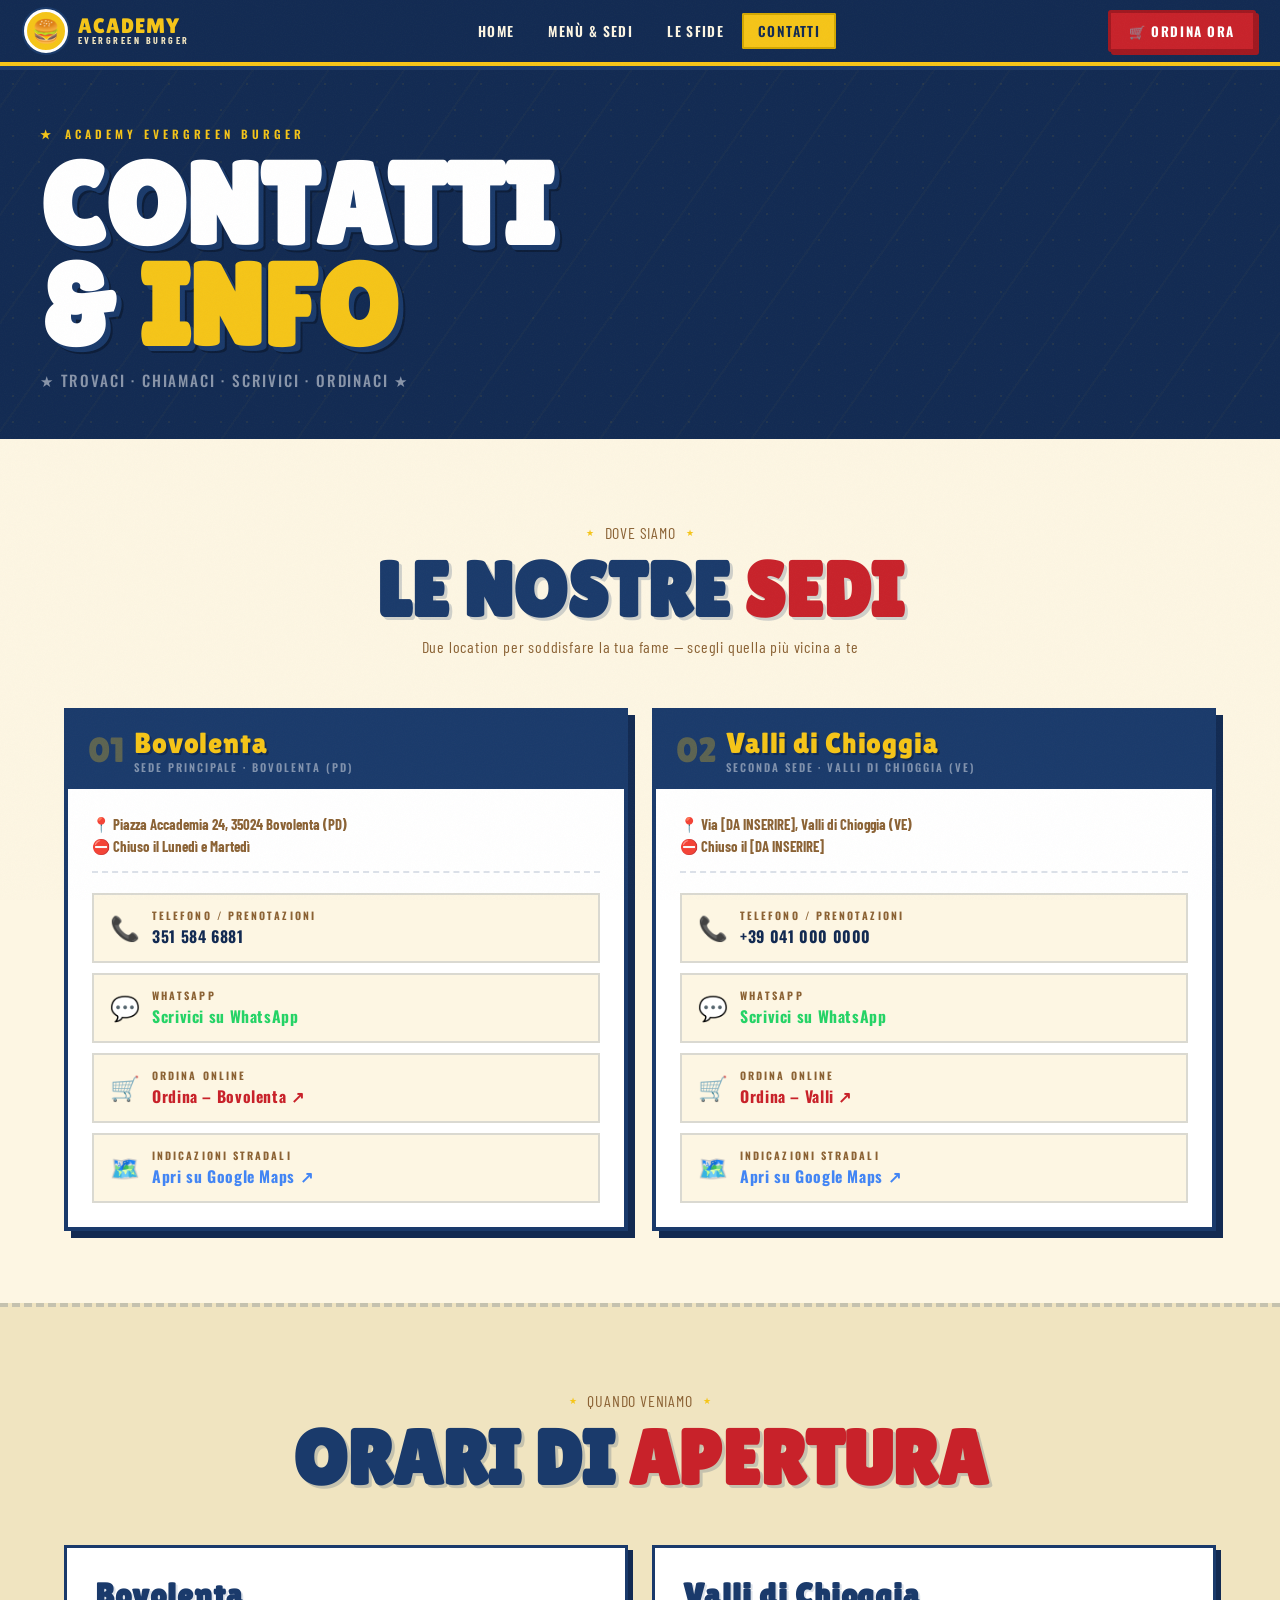
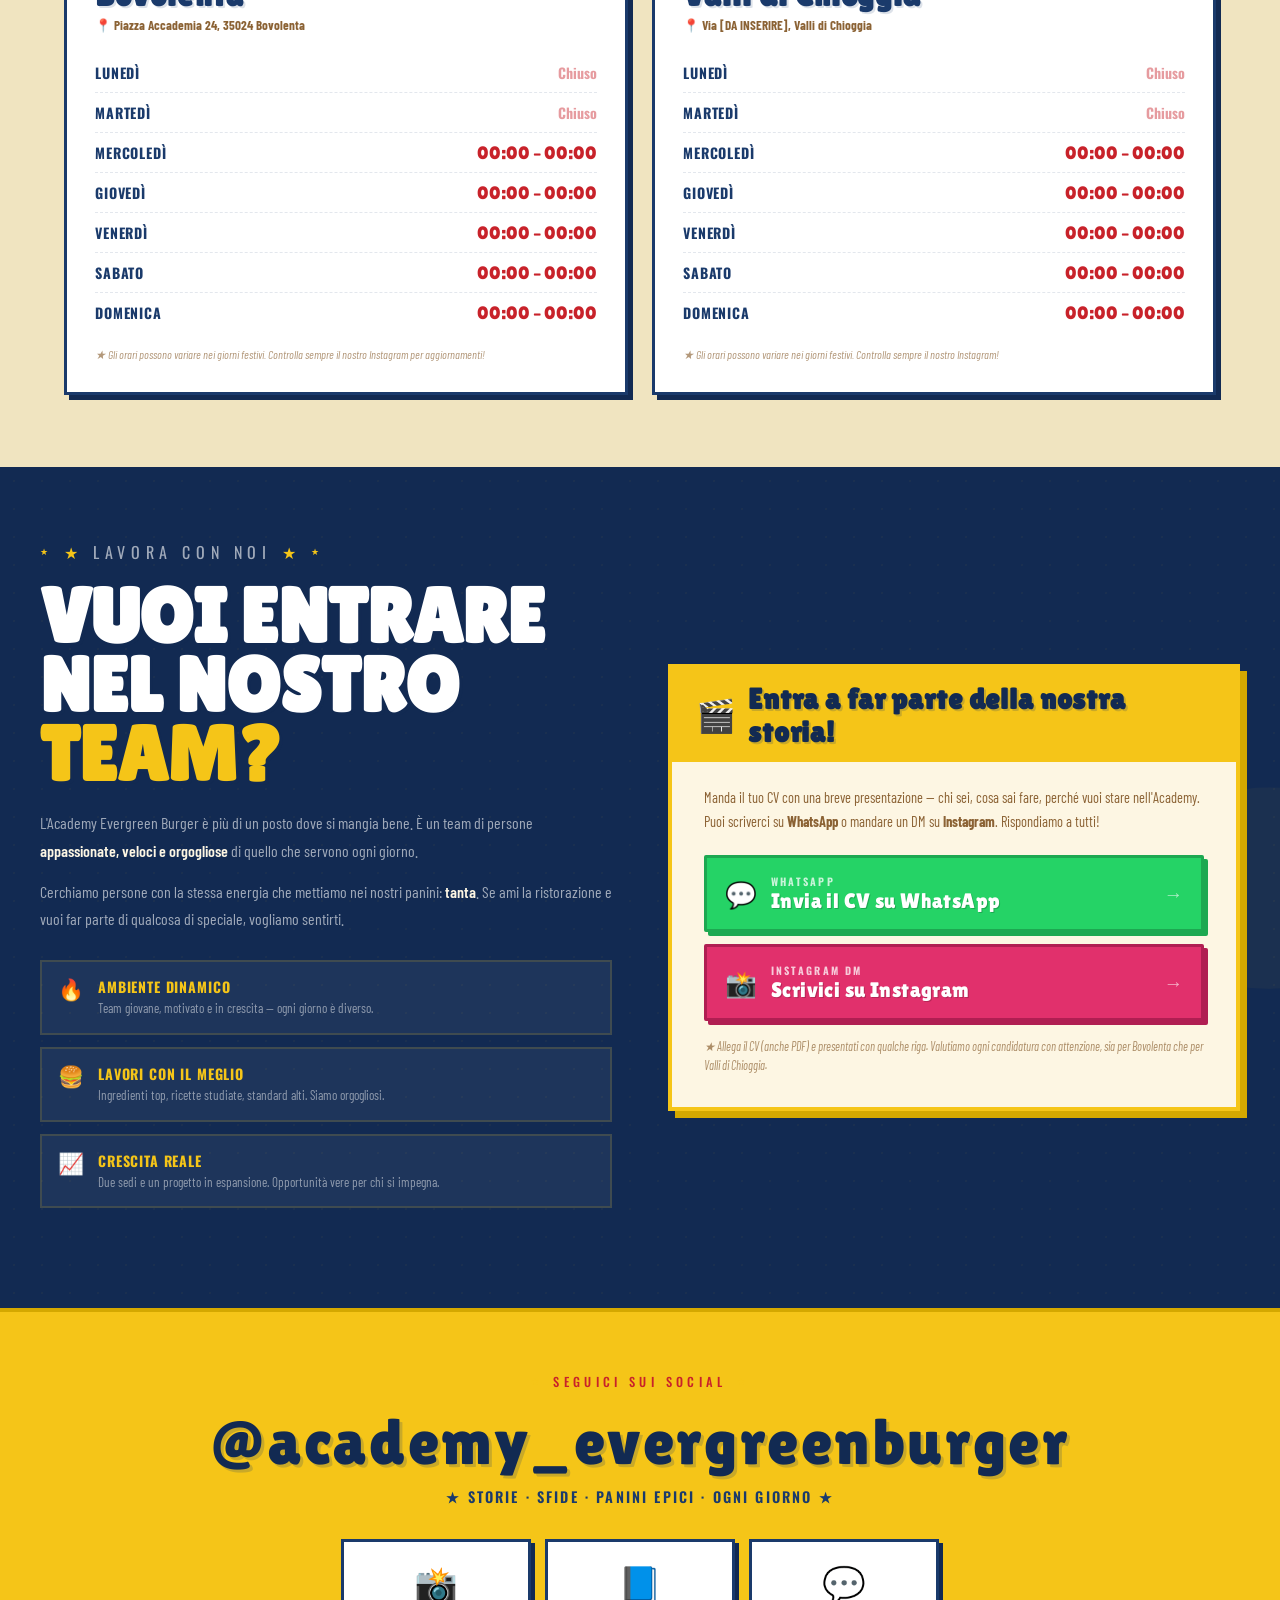
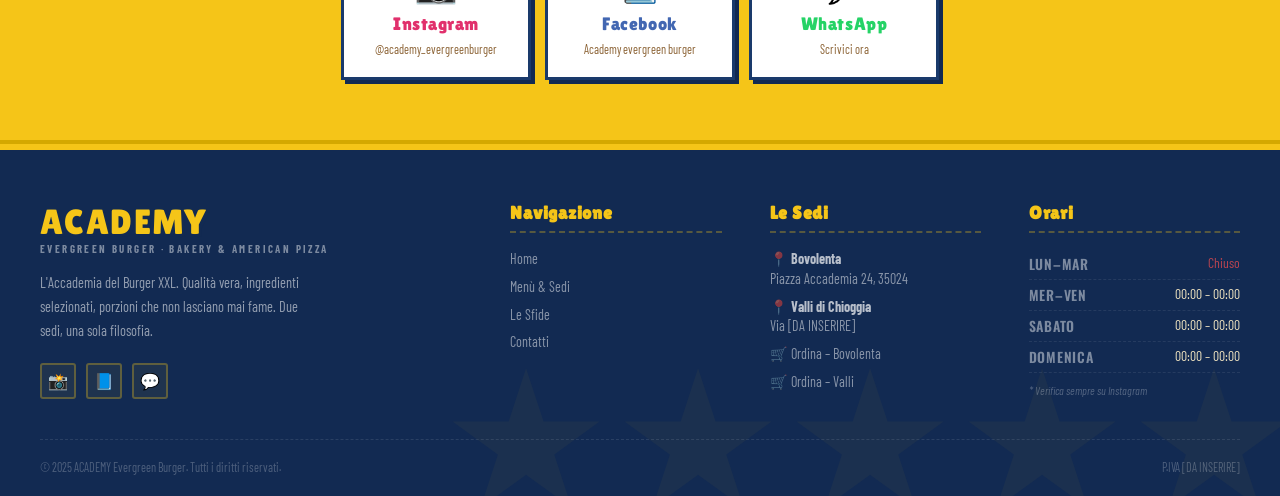
==== contatti.html @ cc707ca8 "Add files via upload" ====
<!DOCTYPE html>
<html lang="it">
<head>
<meta charset="UTF-8">
<meta name="viewport" content="width=device-width, initial-scale=1.0">
<title>Contatti — ACADEMY Evergreen Burger</title>
<link rel="preconnect" href="https://fonts.googleapis.com">
<link rel="preconnect" href="https://fonts.gstatic.com" crossorigin>
<link href="https://fonts.googleapis.com/css2?family=Lilita+One&family=Alfa+Slab+One&family=Oswald:wght@400;500;600;700&family=Permanent+Marker&family=Barlow+Condensed:ital,wght@0,400;0,700;0,900;1,700&display=swap" rel="stylesheet">
<link rel="stylesheet" href="style.css">
<style>
/* ============================================================
   CONTATTI PAGE
   ============================================================ */
.page-hero {
  min-height: 36vh; display: flex; align-items: flex-end;
  padding: 80px 24px 48px; position: relative; overflow: hidden;
  background: var(--navy-dark);
}
.page-hero::before {
  content: '';
  position: absolute; inset: 0;
  background-image: radial-gradient(circle, rgba(245,197,24,0.07) 1px, transparent 1px);
  background-size: 26px 26px; pointer-events: none;
}
.page-hero-stripes {
  position: absolute; inset: 0; pointer-events: none;
  background: repeating-linear-gradient(-55deg, transparent, transparent 60px,
    rgba(245,197,24,0.025) 60px, rgba(245,197,24,0.025) 62px);
}
.page-hero-inner { position: relative; z-index: 2; max-width: 1200px; margin: 0 auto; width: 100%; }
.page-hero-label {
  font-family: var(--font-oswald); font-weight: 600; font-size: 0.72rem;
  letter-spacing: 0.35em; text-transform: uppercase; color: var(--yellow);
  display: flex; align-items: center; gap: 10px; margin-bottom: 12px;
}
.page-hero-label::before { content: '★'; }
.page-hero-title {
  font-family: var(--font-display); font-size: clamp(3rem, 9vw, 7.5rem);
  line-height: 0.88; text-transform: uppercase; color: var(--white);
  text-shadow: 5px 5px 0 var(--navy), 7px 7px 0 rgba(0,0,0,0.3);
}
.page-hero-title .yellow { color: var(--yellow); }
.page-hero-sub {
  font-family: var(--font-oswald); font-size: 0.95rem; font-weight: 500;
  color: rgba(255,255,255,0.5); letter-spacing: 0.12em; margin-top: 12px; text-transform: uppercase;
}

/* ---- SEDI CONTATTI ---- */
#sedi-contatti { padding: 72px 24px; background: var(--cream); }
.sedi-grid { display: grid; grid-template-columns: 1fr 1fr; gap: 24px; max-width: 1200px; margin: 0 auto; }

.sede-card {
  background: var(--white); border: 4px solid var(--navy);
  box-shadow: 7px 7px 0 var(--navy-dark); overflow: hidden;
}
.sede-card-header {
  background: var(--navy); padding: 14px 20px;
  display: flex; align-items: center; gap: 10px;
}
.sede-card-num {
  font-family: var(--font-display); font-size: 2.2rem; color: rgba(245,197,24,0.3); line-height: 1;
}
.sede-card-title-wrap {}
.sede-card-name {
  font-family: var(--font-display); font-size: 1.8rem;
  color: var(--yellow); letter-spacing: 0.03em;
  text-shadow: 2px 2px 0 var(--navy-dark);
}
.sede-card-sub {
  font-family: var(--font-oswald); font-size: 0.68rem; font-weight: 600;
  letter-spacing: 0.18em; text-transform: uppercase; color: rgba(255,255,255,0.45);
}
.sede-card-body { padding: 24px; }
.sede-card-address {
  font-family: var(--font-cond); font-size: 0.92rem; font-weight: 700;
  color: var(--brown-light); margin-bottom: 20px; line-height: 1.5;
  padding-bottom: 14px; border-bottom: 2px dashed rgba(26,58,107,0.15);
}

.contact-links { display: flex; flex-direction: column; gap: 10px; }
.contact-link {
  display: flex; align-items: center; gap: 14px;
  background: var(--cream); border: 2px solid rgba(26,58,107,0.15);
  padding: 13px 16px; text-decoration: none;
  transition: border-color 0.2s, background 0.2s, transform 0.1s;
}
.contact-link:hover { transform: translateX(4px); }
.contact-link.phone-link:hover { border-color: var(--navy); background: rgba(26,58,107,0.05); }
.contact-link.wa-link:hover    { border-color: #25d366; background: rgba(37,211,102,0.05); }
.contact-link.ig-link:hover    { border-color: #e1306c; background: rgba(225,48,108,0.05); }
.contact-link.order-link:hover { border-color: var(--red); background: rgba(200,34,42,0.05); }
.contact-link.maps-link:hover  { border-color: #4285f4; background: rgba(66,133,244,0.05); }

.contact-link-icon { font-size: 1.5rem; flex-shrink: 0; width: 28px; text-align: center; }
.contact-link-label {
  font-family: var(--font-oswald); font-size: 0.65rem; font-weight: 700;
  letter-spacing: 0.2em; text-transform: uppercase; color: var(--brown-light); display: block;
}
.contact-link-value {
  font-family: var(--font-oswald); font-weight: 700; font-size: 0.98rem;
  letter-spacing: 0.04em; color: var(--navy-dark); display: block; margin-top: 1px;
}
.contact-link-value.green  { color: #25d366; }
.contact-link-value.pink   { color: #e1306c; }
.contact-link-value.red    { color: var(--red); }
.contact-link-value.blue   { color: #4285f4; }

/* ---- ORARI ---- */
#orari { padding: 72px 24px; background: var(--cream-dark); border-top: 4px dashed rgba(26,58,107,0.2); }
.orari-grid { display: grid; grid-template-columns: 1fr 1fr; gap: 24px; max-width: 1200px; margin: 0 auto; }
.orari-card {
  background: var(--white); border: 3px solid var(--navy);
  box-shadow: 5px 5px 0 var(--navy-dark); padding: 28px;
}
.orari-card-title {
  font-family: var(--font-display); font-size: 2rem; color: var(--navy);
  letter-spacing: 0.03em; margin-bottom: 4px;
  text-shadow: 2px 2px 0 rgba(26,58,107,0.15);
}
.orari-card-address { font-family: var(--font-cond); font-size: 0.82rem; font-weight: 700; color: var(--brown-light); margin-bottom: 20px; }
.orari-row {
  display: flex; justify-content: space-between; align-items: center;
  padding: 9px 0; border-bottom: 1px dashed rgba(26,58,107,0.12);
}
.orari-row:last-of-type { border-bottom: none; }
.orari-day  { font-family: var(--font-oswald); font-weight: 700; font-size: 0.88rem; letter-spacing: 0.06em; text-transform: uppercase; color: var(--navy); }
.orari-time { font-family: var(--font-display); font-size: 1.15rem; color: var(--red); }
.orari-closed { font-family: var(--font-oswald); font-weight: 700; font-size: 0.88rem; color: rgba(200,34,42,0.45); }
.orari-note { font-size: 0.74rem; color: var(--brown-light); font-style: italic; margin-top: 14px; opacity: 0.65; line-height: 1.5; }

/* ---- LAVORA CON NOI ---- */
#lavora {
  padding: 72px 24px; background: var(--navy-dark); position: relative; overflow: hidden;
}
#lavora::before {
  content: 'JOIN';
  position: absolute; right: -30px; top: 50%; transform: translateY(-50%);
  font-family: var(--font-display); font-size: 18rem;
  color: rgba(245,197,24,0.04); pointer-events: none; line-height: 1;
}
#lavora::after {
  content: '';
  position: absolute; inset: 0;
  background-image: radial-gradient(circle, rgba(245,197,24,0.04) 1px, transparent 1px);
  background-size: 28px 28px; pointer-events: none;
}

.lavora-inner { max-width: 1200px; margin: 0 auto; position: relative; z-index: 1; }
.lavora-grid { display: grid; grid-template-columns: 1fr 1fr; gap: 56px; align-items: center; }

.lavora-text .sec-title { color: var(--white); text-shadow: 3px 3px 0 var(--navy-dark); margin-bottom: 20px; }
.lavora-text .sec-title .yellow { color: var(--yellow); }
.lavora-text p {
  font-size: 1rem; line-height: 1.7; color: rgba(255,255,255,0.6);
  font-weight: 400; margin-bottom: 14px;
}
.lavora-text p strong { color: var(--cream); font-weight: 600; }

.lavora-perks { display: flex; flex-direction: column; gap: 12px; margin: 28px 0; }
.lavora-perk {
  display: flex; align-items: flex-start; gap: 14px;
  background: rgba(255,255,255,0.05); border: 2px solid rgba(245,197,24,0.15);
  padding: 14px 16px;
}
.lavora-perk-icon { font-size: 1.3rem; flex-shrink: 0; }
.lavora-perk-title {
  font-family: var(--font-oswald); font-weight: 700; font-size: 0.88rem;
  letter-spacing: 0.06em; text-transform: uppercase; color: var(--yellow); margin-bottom: 2px;
}
.lavora-perk-desc { font-size: 0.82rem; color: rgba(255,255,255,0.5); font-weight: 400; line-height: 1.5; }

/* Candidati box */
.candidati-box {
  background: var(--cream); border: 4px solid var(--yellow);
  box-shadow: 7px 7px 0 var(--yellow-dark); padding: 32px;
}
.candidati-box-header {
  background: var(--yellow); margin: -32px -32px 24px;
  padding: 14px 24px; display: flex; align-items: center; gap: 12px;
}
.candidati-box-header h3 {
  font-family: var(--font-display); font-size: 1.8rem;
  color: var(--navy-dark); letter-spacing: 0.03em;
  text-shadow: 2px 2px 0 rgba(26,58,107,0.2);
}
.candidati-box-header span { font-size: 2rem; }

.candidati-sub {
  font-family: var(--font-cond); font-size: 0.9rem; font-weight: 400;
  color: var(--brown-light); line-height: 1.65; margin-bottom: 22px;
}
.candidati-links { display: flex; flex-direction: column; gap: 12px; margin-bottom: 16px; }
.candidati-link {
  display: flex; align-items: center; gap: 14px;
  padding: 16px 18px; text-decoration: none;
  border: 3px solid; border-radius: 2px;
  transition: transform 0.1s, box-shadow 0.1s;
  position: relative;
}
.candidati-link:hover { transform: translate(-2px,-2px); }
.candidati-link.wa {
  background: #25d366; border-color: #1da851; color: var(--white);
  box-shadow: 4px 4px 0 #1da851;
}
.candidati-link.wa:hover { box-shadow: 6px 6px 0 #1da851; }
.candidati-link.ig {
  background: #e1306c; border-color: #b01e52; color: var(--white);
  box-shadow: 4px 4px 0 #b01e52;
}
.candidati-link.ig:hover { box-shadow: 6px 6px 0 #b01e52; }

.candidati-link-icon { font-size: 1.6rem; flex-shrink: 0; }
.candidati-link-platform {
  font-family: var(--font-oswald); font-size: 0.65rem; font-weight: 700;
  letter-spacing: 0.2em; text-transform: uppercase; opacity: 0.75; display: block;
}
.candidati-link-action {
  font-family: var(--font-display); font-size: 1.3rem; letter-spacing: 0.02em;
  display: block; text-shadow: 1px 1px 0 rgba(0,0,0,0.2);
}
.candidati-arrow { position: absolute; right: 18px; font-size: 1.2rem; opacity: 0.6; }
.candidati-note {
  font-size: 0.76rem; color: var(--brown-light); font-style: italic; line-height: 1.55; opacity: 0.7;
}

/* ---- SOCIAL STRIP ---- */
#social-strip {
  padding: 60px 24px; background: var(--yellow);
  border-top: 4px solid var(--yellow-dark); border-bottom: 4px solid var(--yellow-dark);
  text-align: center;
}
.social-handle {
  font-family: var(--font-display); font-size: clamp(2rem, 5vw, 4.5rem);
  color: var(--navy-dark); text-shadow: 3px 3px 0 rgba(26,58,107,0.2);
  letter-spacing: 0.04em; margin: 14px 0 8px;
}
.social-desc {
  font-family: var(--font-oswald); font-size: 0.9rem; font-weight: 600;
  color: var(--navy); letter-spacing: 0.15em; text-transform: uppercase; margin-bottom: 32px;
}
.social-cards { display: flex; justify-content: center; flex-wrap: wrap; gap: 14px; }
.social-card {
  flex: 1; min-width: 160px; max-width: 190px;
  background: var(--white); border: 3px solid var(--navy);
  box-shadow: 4px 4px 0 var(--navy-dark); padding: 20px 16px; text-align: center;
  text-decoration: none; transition: transform 0.1s, box-shadow 0.1s;
}
.social-card:hover { transform: translate(-2px,-2px); box-shadow: 6px 6px 0 var(--navy-dark); }
.social-card-icon { font-size: 2.2rem; display: block; margin-bottom: 8px; }
.social-card-name {
  font-family: var(--font-display); font-size: 1.1rem; letter-spacing: 0.03em;
  display: block; margin-bottom: 4px;
}
.social-card.instagram .social-card-name { color: #e1306c; }
.social-card.facebook  .social-card-name { color: #4267b2; }
.social-card.whatsapp  .social-card-name { color: #25d366; }
.social-card-handle { font-size: 0.76rem; color: var(--brown-light); font-weight: 400; }

@media(max-width:900px){
  .sedi-grid   { grid-template-columns: 1fr; }
  .orari-grid  { grid-template-columns: 1fr; }
  .lavora-grid { grid-template-columns: 1fr; gap: 40px; }
}
</style>
</head>
<body data-page="contatti">
<div id="ticker-anchor"></div>

<div class="page-hero">
  <div class="page-hero-stripes"></div>
  <div class="page-hero-inner">
    <p class="page-hero-label">Academy Evergreen Burger</p>
    <h1 class="page-hero-title">Contatti<br>&amp; <span class="yellow">Info</span></h1>
    <p class="page-hero-sub">★ Trovaci · Chiamaci · Scrivici · Ordinaci ★</p>
  </div>
</div>

<!-- TICKER injected here -->

<!-- ================================================================
     SEDI CONTATTI
     ================================================================ -->
<section id="sedi-contatti">
  <div class="container">
    <div class="sec-header reveal">
      <p class="sec-label">Dove siamo</p>
      <h2 class="sec-title">Le nostre <span class="red">Sedi</span></h2>
      <p>Due location per soddisfare la tua fame — scegli quella più vicina a te</p>
    </div>

    <div class="sedi-grid">

      <!-- BOVOLENTA -->
      <div class="sede-card reveal">
        <div class="sede-card-header">
          <div class="sede-card-num">01</div>
          <div class="sede-card-title-wrap">
            <div class="sede-card-name">Bovolenta</div>
            <div class="sede-card-sub">Sede principale · Bovolenta (PD)</div>
          </div>
        </div>
        <div class="sede-card-body">
          <!-- =====================================================
               INDIRIZZO: Aggiorna se necessario
               ===================================================== -->
          <p class="sede-card-address">
            📍 Piazza Accademia 24, 35024 Bovolenta (PD)<br>
            ⛔ Chiuso il Lunedì e Martedì
          </p>
          <div class="contact-links">
            <!-- =====================================================
                 TELEFONO BOVOLENTA: Aggiorna il numero se necessario
                 ===================================================== -->
            <a href="tel:+393515846881" class="contact-link phone-link">
              <span class="contact-link-icon">📞</span>
              <div><span class="contact-link-label">Telefono / Prenotazioni</span><span class="contact-link-value">351 584 6881</span></div>
            </a>
            <!-- =====================================================
                 WHATSAPP BOVOLENTA: Sostituisci 39XXXXXXXXXX con numero reale
                 ===================================================== -->
            <a href="https://wa.me/39XXXXXXXXXX" target="_blank" class="contact-link wa-link">
              <span class="contact-link-icon">💬</span>
              <div><span class="contact-link-label">WhatsApp</span><span class="contact-link-value green">Scrivici su WhatsApp</span></div>
            </a>
            <!-- =====================================================
                 LINK ORDINE BOVOLENTA: Verifica il link
                 ===================================================== -->
            <a href="https://www.cooperto.link/e19e38" target="_blank" class="contact-link order-link">
              <span class="contact-link-icon">🛒</span>
              <div><span class="contact-link-label">Ordina Online</span><span class="contact-link-value red">Ordina – Bovolenta ↗</span></div>
            </a>
            <a href="https://maps.google.com/?q=Piazza+Accademia+24,+Bovolenta" target="_blank" class="contact-link maps-link">
              <span class="contact-link-icon">🗺️</span>
              <div><span class="contact-link-label">Indicazioni stradali</span><span class="contact-link-value blue">Apri su Google Maps ↗</span></div>
            </a>
          </div>
        </div>
      </div>

      <!-- VALLI DI CHIOGGIA -->
      <div class="sede-card reveal">
        <div class="sede-card-header">
          <div class="sede-card-num">02</div>
          <div class="sede-card-title-wrap">
            <div class="sede-card-name">Valli di Chioggia</div>
            <div class="sede-card-sub">Seconda sede · Valli di Chioggia (VE)</div>
          </div>
        </div>
        <div class="sede-card-body">
          <!-- =====================================================
               INDIRIZZO VALLI: Sostituisci con l'indirizzo reale
               ===================================================== -->
          <p class="sede-card-address">
            📍 Via [DA INSERIRE], Valli di Chioggia (VE)<br>
            ⛔ Chiuso il [DA INSERIRE]
          </p>
          <div class="contact-links">
            <!-- =====================================================
                 TELEFONO VALLI: Sostituisci con il numero reale
                 ===================================================== -->
            <a href="tel:+390410000000" class="contact-link phone-link">
              <span class="contact-link-icon">📞</span>
              <div><span class="contact-link-label">Telefono / Prenotazioni</span><span class="contact-link-value">+39 041 000 0000</span></div>
            </a>
            <!-- =====================================================
                 WHATSAPP VALLI: Sostituisci 39XXXXXXXXXX
                 ===================================================== -->
            <a href="https://wa.me/39XXXXXXXXXX" target="_blank" class="contact-link wa-link">
              <span class="contact-link-icon">💬</span>
              <div><span class="contact-link-label">WhatsApp</span><span class="contact-link-value green">Scrivici su WhatsApp</span></div>
            </a>
            <!-- =====================================================
                 LINK ORDINE VALLI: Sostituisci href
                 ===================================================== -->
            <a href="#" target="_blank" class="contact-link order-link">
              <span class="contact-link-icon">🛒</span>
              <div><span class="contact-link-label">Ordina Online</span><span class="contact-link-value red">Ordina – Valli ↗</span></div>
            </a>
            <!-- =====================================================
                 MAPS VALLI: Sostituisci con l'indirizzo reale nell'URL
                 ===================================================== -->
            <a href="https://maps.google.com/?q=Valli+di+Chioggia" target="_blank" class="contact-link maps-link">
              <span class="contact-link-icon">🗺️</span>
              <div><span class="contact-link-label">Indicazioni stradali</span><span class="contact-link-value blue">Apri su Google Maps ↗</span></div>
            </a>
          </div>
        </div>
      </div>

    </div>
  </div>
</section>

<!-- ================================================================
     ORARI
     ================================================================ -->
<section id="orari">
  <div class="container">
    <div class="sec-header reveal">
      <p class="sec-label">Quando veniamo</p>
      <h2 class="sec-title">Orari di <span class="red">Apertura</span></h2>
    </div>
    <div class="orari-grid">
      <!-- BOVOLENTA -->
      <div class="orari-card reveal">
        <h3 class="orari-card-title">Bovolenta</h3>
        <p class="orari-card-address">📍 Piazza Accademia 24, 35024 Bovolenta</p>
        <!-- =====================================================
             ORARI BOVOLENTA: Sostituisci gli orari reali
             Per i giorni chiusi usa la classe .orari-closed
             ===================================================== -->
        <div class="orari-row"><span class="orari-day">Lunedì</span><span class="orari-closed">Chiuso</span></div>
        <div class="orari-row"><span class="orari-day">Martedì</span><span class="orari-closed">Chiuso</span></div>
        <div class="orari-row"><span class="orari-day">Mercoledì</span><span class="orari-time">00:00 – 00:00</span></div>
        <div class="orari-row"><span class="orari-day">Giovedì</span><span class="orari-time">00:00 – 00:00</span></div>
        <div class="orari-row"><span class="orari-day">Venerdì</span><span class="orari-time">00:00 – 00:00</span></div>
        <div class="orari-row"><span class="orari-day">Sabato</span><span class="orari-time">00:00 – 00:00</span></div>
        <div class="orari-row"><span class="orari-day">Domenica</span><span class="orari-time">00:00 – 00:00</span></div>
        <p class="orari-note">★ Gli orari possono variare nei giorni festivi. Controlla sempre il nostro Instagram per aggiornamenti!</p>
      </div>
      <!-- VALLI -->
      <div class="orari-card reveal">
        <h3 class="orari-card-title">Valli di Chioggia</h3>
        <p class="orari-card-address">📍 Via [DA INSERIRE], Valli di Chioggia</p>
        <!-- =====================================================
             ORARI VALLI: Sostituisci con gli orari reali
             ===================================================== -->
        <div class="orari-row"><span class="orari-day">Lunedì</span><span class="orari-closed">Chiuso</span></div>
        <div class="orari-row"><span class="orari-day">Martedì</span><span class="orari-closed">Chiuso</span></div>
        <div class="orari-row"><span class="orari-day">Mercoledì</span><span class="orari-time">00:00 – 00:00</span></div>
        <div class="orari-row"><span class="orari-day">Giovedì</span><span class="orari-time">00:00 – 00:00</span></div>
        <div class="orari-row"><span class="orari-day">Venerdì</span><span class="orari-time">00:00 – 00:00</span></div>
        <div class="orari-row"><span class="orari-day">Sabato</span><span class="orari-time">00:00 – 00:00</span></div>
        <div class="orari-row"><span class="orari-day">Domenica</span><span class="orari-time">00:00 – 00:00</span></div>
        <p class="orari-note">★ Gli orari possono variare nei giorni festivi. Controlla sempre il nostro Instagram!</p>
      </div>
    </div>
  </div>
</section>

<!-- ================================================================
     LAVORA CON NOI
     ================================================================ -->
<section id="lavora">
  <div class="lavora-inner">
    <div class="lavora-grid">

      <div class="lavora-text reveal">
        <p class="sec-label" style="margin-bottom:16px;">
          <span style="color:var(--yellow)">★</span> Lavora con noi <span style="color:var(--yellow)">★</span>
        </p>
        <h2 class="sec-title" style="margin-bottom:20px;">
          Vuoi entrare<br>nel nostro <span class="yellow">Team?</span>
        </h2>
        <p>L'Academy Evergreen Burger è più di un posto dove si mangia bene. È un team di persone <strong>appassionate, veloci e orgogliose</strong> di quello che servono ogni giorno.</p>
        <p>Cerchiamo persone con la stessa energia che mettiamo nei nostri panini: <strong>tanta</strong>. Se ami la ristorazione e vuoi far parte di qualcosa di speciale, vogliamo sentirti.</p>
        <div class="lavora-perks">
          <div class="lavora-perk">
            <div class="lavora-perk-icon">🔥</div>
            <div><div class="lavora-perk-title">Ambiente dinamico</div><div class="lavora-perk-desc">Team giovane, motivato e in crescita — ogni giorno è diverso.</div></div>
          </div>
          <div class="lavora-perk">
            <div class="lavora-perk-icon">🍔</div>
            <div><div class="lavora-perk-title">Lavori con il meglio</div><div class="lavora-perk-desc">Ingredienti top, ricette studiate, standard alti. Siamo orgogliosi.</div></div>
          </div>
          <div class="lavora-perk">
            <div class="lavora-perk-icon">📈</div>
            <div><div class="lavora-perk-title">Crescita reale</div><div class="lavora-perk-desc">Due sedi e un progetto in espansione. Opportunità vere per chi si impegna.</div></div>
          </div>
        </div>
      </div>

      <div class="reveal">
        <div class="candidati-box">
          <div class="candidati-box-header">
            <span>🎬</span>
            <h3>Entra a far parte della nostra storia!</h3>
          </div>
          <p class="candidati-sub">
            Manda il tuo CV con una breve presentazione — chi sei, cosa sai fare, perché vuoi stare nell'Academy.
            Puoi scriverci su <strong>WhatsApp</strong> o mandare un DM su <strong>Instagram</strong>. Rispondiamo a tutti!
          </p>
          <div class="candidati-links">
            <!-- =====================================================
                 WHATSAPP LAVORO: Sostituisci 39XXXXXXXXXX
                 ===================================================== -->
            <a href="https://wa.me/39XXXXXXXXXX?text=Ciao!%20Sono%20interessato%20a%20lavorare%20con%20voi%20all%27Academy%20Evergreen%20Burger.%20Vi%20mando%20il%20mio%20CV." target="_blank" class="candidati-link wa">
              <span class="candidati-link-icon">💬</span>
              <div>
                <span class="candidati-link-platform">WhatsApp</span>
                <span class="candidati-link-action">Invia il CV su WhatsApp</span>
              </div>
              <span class="candidati-arrow">→</span>
            </a>
            <a href="https://www.instagram.com/academy_evergreenburger/" target="_blank" class="candidati-link ig">
              <span class="candidati-link-icon">📸</span>
              <div>
                <span class="candidati-link-platform">Instagram DM</span>
                <span class="candidati-link-action">Scrivici su Instagram</span>
              </div>
              <span class="candidati-arrow">→</span>
            </a>
          </div>
          <p class="candidati-note">
            ★ Allega il CV (anche PDF) e presentati con qualche riga. Valutiamo ogni candidatura con attenzione, sia per Bovolenta che per Valli di Chioggia.
          </p>
        </div>
      </div>

    </div>
  </div>
</section>

<!-- ================================================================
     SOCIAL
     ================================================================ -->
<section id="social-strip">
  <div class="container">
    <p class="sec-label" style="justify-content:center;margin-bottom:10px;">Seguici sui Social</p>
    <div class="social-handle">@academy_evergreenburger</div>
    <p class="social-desc">★ Storie · Sfide · Panini epici · Ogni giorno ★</p>
    <div class="social-cards">
      <a href="https://www.instagram.com/academy_evergreenburger/" target="_blank" class="social-card instagram">
        <span class="social-card-icon">📸</span>
        <span class="social-card-name">Instagram</span>
        <span class="social-card-handle">@academy_evergreenburger</span>
      </a>
      <a href="https://www.facebook.com/Academy-evergreen-burger" target="_blank" class="social-card facebook">
        <span class="social-card-icon">📘</span>
        <span class="social-card-name">Facebook</span>
        <span class="social-card-handle">Academy evergreen burger</span>
      </a>
      <!-- =====================================================
           WHATSAPP: Sostituisci 39XXXXXXXXXX
           ===================================================== -->
      <a href="https://wa.me/39XXXXXXXXXX" target="_blank" class="social-card whatsapp">
        <span class="social-card-icon">💬</span>
        <span class="social-card-name">WhatsApp</span>
        <span class="social-card-handle">Scrivici ora</span>
      </a>
    </div>
  </div>
</section>

<script src="shared-nav.js"></script>
</body>
</html>
---- style.css ----
/* ============================================================
   ACADEMY EVERGREEN BURGER — American Vintage Diner Theme
   ============================================================ */

@import url('https://fonts.googleapis.com/css2?family=Lilita+One&family=Alfa+Slab+One&family=Oswald:wght@400;500;600;700&family=Permanent+Marker&family=Barlow+Condensed:ital,wght@0,400;0,700;0,900;1,700&display=swap');

:root {
  --navy:       #1a3a6b;
  --navy-dark:  #122a52;
  --navy-light: #2a4e8f;
  --red:        #c8222a;
  --red-dark:   #a01820;
  --red-light:  #e03038;
  --yellow:     #f5c518;
  --yellow-dark:#d4a800;
  --yellow-pale:#fff8dc;
  --cream:      #fdf6e3;
  --cream-dark: #f0e4c0;
  --cream-mid:  #e8d9a0;
  --white:      #ffffff;
  --brown:      #5c3d1e;
  --brown-light:#8b6234;

  --font-display: 'Lilita One', cursive;
  --font-slab:    'Alfa Slab One', serif;
  --font-cond:    'Barlow Condensed', sans-serif;
  --font-marker:  'Permanent Marker', cursive;
  --font-oswald:  'Oswald', sans-serif;
}

*, *::before, *::after { box-sizing: border-box; margin: 0; padding: 0; }
html { scroll-behavior: smooth; }
body {
  background: var(--cream);
  color: var(--navy-dark);
  font-family: var(--font-cond);
  overflow-x: hidden;
}

/* ---- PAPER TEXTURE ---- */
body::before {
  content: '';
  position: fixed; inset: 0; pointer-events: none; z-index: 9999;
  background-image: url("data:image/svg+xml,%3Csvg xmlns='http://www.w3.org/2000/svg' width='400' height='400'%3E%3Cfilter id='n'%3E%3CfeTurbulence type='fractalNoise' baseFrequency='0.9' numOctaves='4' stitchTiles='stitch'/%3E%3C/filter%3E%3Crect width='400' height='400' filter='url(%23n)' opacity='0.045'/%3E%3C/svg%3E");
  opacity: 0.6;
}

/* ---- DOTTED BORDER UTILITY ---- */
.dotted-border {
  border: 3px dashed rgba(26,58,107,0.25);
}
.dotted-border-red {
  border: 3px dashed rgba(200,34,42,0.3);
}

/* ---- STAR DECORATION ---- */
.star-deco {
  display: inline-block;
  color: var(--yellow);
  font-size: 1rem;
  text-shadow: 0 0 6px rgba(245,197,24,0.4);
}

/* ============================================================
   NAVIGATION
   ============================================================ */
nav {
  position: fixed; top: 0; left: 0; right: 0; z-index: 1000;
  background: var(--navy-dark);
  border-bottom: 4px solid var(--yellow);
  height: 66px;
  display: flex; align-items: center; justify-content: space-between;
  padding: 0 24px;
  box-shadow: 0 4px 0 var(--navy), 0 6px 16px rgba(0,0,0,0.35);
}

.nav-logo {
  display: flex; align-items: center; gap: 10px; text-decoration: none;
}
.nav-logo-badge {
  width: 44px; height: 44px; border-radius: 50%;
  background: var(--yellow);
  border: 3px solid var(--white);
  display: flex; align-items: center; justify-content: center;
  font-size: 1.4rem;
  box-shadow: 0 0 0 2px var(--navy);
}
.nav-logo-text { line-height: 1; }
.nav-logo-text .t1 {
  font-family: var(--font-display); font-size: 1.3rem;
  color: var(--yellow); letter-spacing: 0.05em;
  text-shadow: 2px 2px 0 var(--navy-dark);
  display: block;
}
.nav-logo-text .t2 {
  font-family: var(--font-cond); font-size: 0.62rem; font-weight: 700;
  color: var(--cream-dark); letter-spacing: 0.25em; text-transform: uppercase;
  display: block;
}

.nav-links { display: flex; align-items: center; gap: 2px; list-style: none; }
.nav-links a {
  font-family: var(--font-oswald); font-weight: 600; font-size: 0.85rem;
  letter-spacing: 0.1em; text-transform: uppercase;
  color: var(--cream); text-decoration: none;
  padding: 6px 14px; border-radius: 2px;
  transition: background 0.15s, color 0.15s;
  border: 2px solid transparent;
}
.nav-links a:hover,
.nav-links a.active {
  background: var(--yellow); color: var(--navy-dark);
  border-color: var(--yellow-dark);
}

.nav-cta {
  font-family: var(--font-oswald); font-weight: 700; font-size: 0.82rem;
  letter-spacing: 0.12em; text-transform: uppercase;
  color: var(--navy-dark); background: var(--red);
  padding: 8px 18px; text-decoration: none; border: 3px solid var(--red-dark);
  border-radius: 3px;
  box-shadow: 3px 3px 0 var(--red-dark);
  transition: transform 0.1s, box-shadow 0.1s;
  color: var(--white);
}
.nav-cta:hover { transform: translate(2px,2px); box-shadow: 1px 1px 0 var(--red-dark); }

.nav-hamburger { display: none; flex-direction: column; gap: 5px; cursor: pointer; padding: 4px; }
.nav-hamburger span { display: block; width: 26px; height: 3px; background: var(--yellow); border-radius: 2px; transition: 0.3s; }

.nav-mobile-menu {
  display: none; position: fixed; top: 66px; left: 0; right: 0;
  background: var(--navy-dark); border-bottom: 4px solid var(--yellow);
  padding: 16px 24px; z-index: 999; flex-direction: column; gap: 4px;
}
.nav-mobile-menu.open { display: flex; }
.nav-mobile-menu a {
  font-family: var(--font-oswald); font-weight: 600; font-size: 1.1rem;
  letter-spacing: 0.1em; text-transform: uppercase; color: var(--cream);
  text-decoration: none; padding: 10px 0;
  border-bottom: 1px dashed rgba(255,255,255,0.15); transition: color 0.2s;
}
.nav-mobile-menu a:hover, .nav-mobile-menu a.active { color: var(--yellow); }

/* ============================================================
   TICKER STRIP
   ============================================================ */
.ticker-strip {
  background: var(--red);
  border-bottom: 4px solid var(--red-dark);
  padding: 10px 0; overflow: hidden;
}
.ticker-inner { display: flex; gap: 48px; animation: ticker 22s linear infinite; white-space: nowrap; }
.ticker-item {
  display: flex; align-items: center; gap: 12px; flex-shrink: 0;
  font-family: var(--font-oswald); font-weight: 700; font-size: 0.88rem;
  letter-spacing: 0.2em; text-transform: uppercase; color: var(--white);
}
.ticker-item .star { color: var(--yellow); font-size: 0.7rem; }

/* ============================================================
   SHARED COMPONENTS
   ============================================================ */
.container { max-width: 1200px; margin: 0 auto; padding: 0 24px; }

/* Section label */
.sec-label {
  font-family: var(--font-oswald); font-weight: 500; font-size: 0.78rem;
  letter-spacing: 0.35em; text-transform: uppercase; color: var(--red);
  display: flex; align-items: center; gap: 10px;
}
.sec-label::before, .sec-label::after {
  content: '★'; font-size: 0.55rem; color: var(--yellow);
}

/* Section title */
.sec-title {
  font-family: var(--font-display);
  font-size: clamp(2.4rem, 6vw, 5rem);
  line-height: 0.9; text-transform: uppercase;
  color: var(--navy);
  text-shadow: 3px 3px 0 rgba(26,58,107,0.2);
}
.sec-title .red    { color: var(--red); }
.sec-title .yellow { color: var(--yellow-dark); }

.sec-header { text-align: center; margin-bottom: 52px; }
.sec-header .sec-label { justify-content: center; margin-bottom: 14px; }
.sec-header p {
  font-family: var(--font-cond); font-size: 1rem; font-weight: 400;
  color: var(--brown-light); margin-top: 12px; letter-spacing: 0.05em;
}

/* Ribbon */
.ribbon {
  display: inline-block;
  font-family: var(--font-oswald); font-weight: 700; font-size: 0.7rem;
  letter-spacing: 0.18em; text-transform: uppercase;
  padding: 4px 16px; position: relative;
}
.ribbon-red    { background: var(--red); color: var(--white); }
.ribbon-yellow { background: var(--yellow); color: var(--navy-dark); }
.ribbon-navy   { background: var(--navy); color: var(--white); }
.ribbon::before, .ribbon::after {
  content: ''; position: absolute; top: 0; bottom: 0; width: 8px;
  background: inherit;
  clip-path: polygon(0 0, 100% 0, 70% 50%, 100% 100%, 0 100%);
}
.ribbon::before { right: -6px; }
.ribbon::after  { left: -6px; transform: scaleX(-1); }

/* Stars row */
.stars-row {
  display: flex; align-items: center; gap: 3px;
  font-size: 0.9rem; color: var(--yellow);
}

/* Buttons */
.btn-red {
  display: inline-flex; align-items: center; gap: 8px;
  background: var(--red); color: var(--white);
  font-family: var(--font-oswald); font-weight: 700;
  font-size: 0.9rem; letter-spacing: 0.15em; text-transform: uppercase;
  padding: 12px 28px; text-decoration: none; border: 3px solid var(--red-dark);
  border-radius: 3px; box-shadow: 4px 4px 0 var(--red-dark);
  transition: transform 0.1s, box-shadow 0.1s;
}
.btn-red:hover { transform: translate(2px,2px); box-shadow: 2px 2px 0 var(--red-dark); }

.btn-navy {
  display: inline-flex; align-items: center; gap: 8px;
  background: var(--navy); color: var(--white);
  font-family: var(--font-oswald); font-weight: 700;
  font-size: 0.9rem; letter-spacing: 0.15em; text-transform: uppercase;
  padding: 12px 28px; text-decoration: none; border: 3px solid var(--navy-dark);
  border-radius: 3px; box-shadow: 4px 4px 0 var(--navy-dark);
  transition: transform 0.1s, box-shadow 0.1s;
}
.btn-navy:hover { transform: translate(2px,2px); box-shadow: 2px 2px 0 var(--navy-dark); }

.btn-yellow {
  display: inline-flex; align-items: center; gap: 8px;
  background: var(--yellow); color: var(--navy-dark);
  font-family: var(--font-oswald); font-weight: 700;
  font-size: 0.9rem; letter-spacing: 0.15em; text-transform: uppercase;
  padding: 12px 28px; text-decoration: none; border: 3px solid var(--yellow-dark);
  border-radius: 3px; box-shadow: 4px 4px 0 var(--yellow-dark);
  transition: transform 0.1s, box-shadow 0.1s;
}
.btn-yellow:hover { transform: translate(2px,2px); box-shadow: 2px 2px 0 var(--yellow-dark); }

/* ============================================================
   IMG PLACEHOLDER
   ============================================================ */
.img-ph {
  display: flex; flex-direction: column; align-items: center;
  justify-content: center; gap: 8px; width: 100%; height: 100%;
  color: rgba(26,58,107,0.25); text-align: center;
}
.img-ph .icon { font-size: 2.8rem; opacity: 0.4; }
.img-ph p {
  font-family: var(--font-cond); font-size: 0.72rem; font-weight: 700;
  letter-spacing: 0.12em; text-transform: uppercase; opacity: 0.4;
  line-height: 1.4; padding: 0 16px;
}

/* ============================================================
   FOOTER
   ============================================================ */
footer {
  background: var(--navy-dark);
  border-top: 6px solid var(--yellow);
  padding: 52px 24px 22px;
  position: relative; overflow: hidden;
}
footer::before {
  content: '★★★★★';
  position: absolute; bottom: -30px; right: -20px;
  font-size: 12rem; color: rgba(245,197,24,0.04);
  pointer-events: none; line-height: 1;
}

.footer-grid {
  display: grid; grid-template-columns: 2fr 1fr 1fr 1fr;
  gap: 48px; max-width: 1200px; margin: 0 auto 40px;
}
.footer-logo {
  font-family: var(--font-display); font-size: 2.2rem;
  color: var(--yellow); letter-spacing: 0.04em;
  text-shadow: 3px 3px 0 var(--navy-dark);
}
.footer-logo-sub {
  font-family: var(--font-cond); font-size: 0.68rem; font-weight: 700;
  letter-spacing: 0.22em; text-transform: uppercase;
  color: rgba(255,255,255,0.45); margin-bottom: 16px;
}
.footer-tagline {
  font-size: 0.9rem; color: rgba(255,255,255,0.55);
  font-weight: 400; line-height: 1.65; max-width: 260px;
}
.footer-socials { display: flex; gap: 10px; margin-top: 20px; }
.social-link {
  width: 36px; height: 36px; border: 2px solid rgba(245,197,24,0.3);
  background: rgba(245,197,24,0.06); border-radius: 3px;
  display: flex; align-items: center; justify-content: center;
  text-decoration: none; font-size: 1rem; color: var(--cream);
  transition: border-color 0.2s, background 0.2s;
}
.social-link:hover { border-color: var(--yellow); background: rgba(245,197,24,0.15); }

.footer-col-title {
  font-family: var(--font-display); font-size: 1.15rem;
  color: var(--yellow); letter-spacing: 0.04em;
  margin-bottom: 16px; padding-bottom: 8px;
  border-bottom: 2px dashed rgba(245,197,24,0.3);
}
.footer-list { list-style: none; display: flex; flex-direction: column; gap: 8px; }
.footer-list li { font-size: 0.88rem; color: rgba(255,255,255,0.5); font-weight: 400; line-height: 1.4; }
.footer-list a  { color: rgba(255,255,255,0.5); text-decoration: none; transition: color 0.2s; }
.footer-list a:hover { color: var(--yellow); }

.footer-hours-item {
  display: flex; justify-content: space-between; gap: 10px;
  font-size: 0.86rem; color: rgba(255,255,255,0.45);
  padding: 5px 0; border-bottom: 1px dashed rgba(255,255,255,0.08);
}
.footer-hours-item span:first-child { font-family: var(--font-oswald); font-weight: 600; text-transform: uppercase; letter-spacing: 0.05em; }
.footer-hours-item span:last-child  { color: var(--cream-dark); }

.footer-bottom {
  max-width: 1200px; margin: 0 auto; padding-top: 20px;
  border-top: 1px dashed rgba(255,255,255,0.1);
  display: flex; align-items: center; justify-content: space-between; flex-wrap: wrap; gap: 10px;
}
.footer-copy { font-size: 0.76rem; color: rgba(255,255,255,0.25); font-weight: 400; }

/* ============================================================
   ANIMATIONS
   ============================================================ */
@keyframes ticker   { from{transform:translateX(0)} to{transform:translateX(-50%)} }
@keyframes fadeUp   { from{opacity:0;transform:translateY(24px)} to{opacity:1;transform:translateY(0)} }
@keyframes wobble   { 0%,100%{transform:rotate(-2deg)} 50%{transform:rotate(2deg)} }
@keyframes stamp    { from{opacity:0;transform:scale(1.4) rotate(-8deg)} to{opacity:1;transform:scale(1) rotate(-6deg)} }
@keyframes bounce   { 0%,100%{transform:translateY(0)} 50%{transform:translateY(8px)} }

.reveal { opacity:0; transform:translateY(24px); transition:opacity 0.6s ease, transform 0.6s ease; }
.reveal.visible { opacity:1; transform:translateY(0); }

/* ============================================================
   RESPONSIVE SHARED
   ============================================================ */
@media(max-width:900px){
  .nav-links,.nav-cta { display:none; }
  .nav-hamburger { display:flex; }
  .footer-grid { grid-template-columns:1fr 1fr; }
}
@media(max-width:600px){
  .footer-grid { grid-template-columns:1fr; }
  .footer-bottom { flex-direction:column; align-items:flex-start; }
}
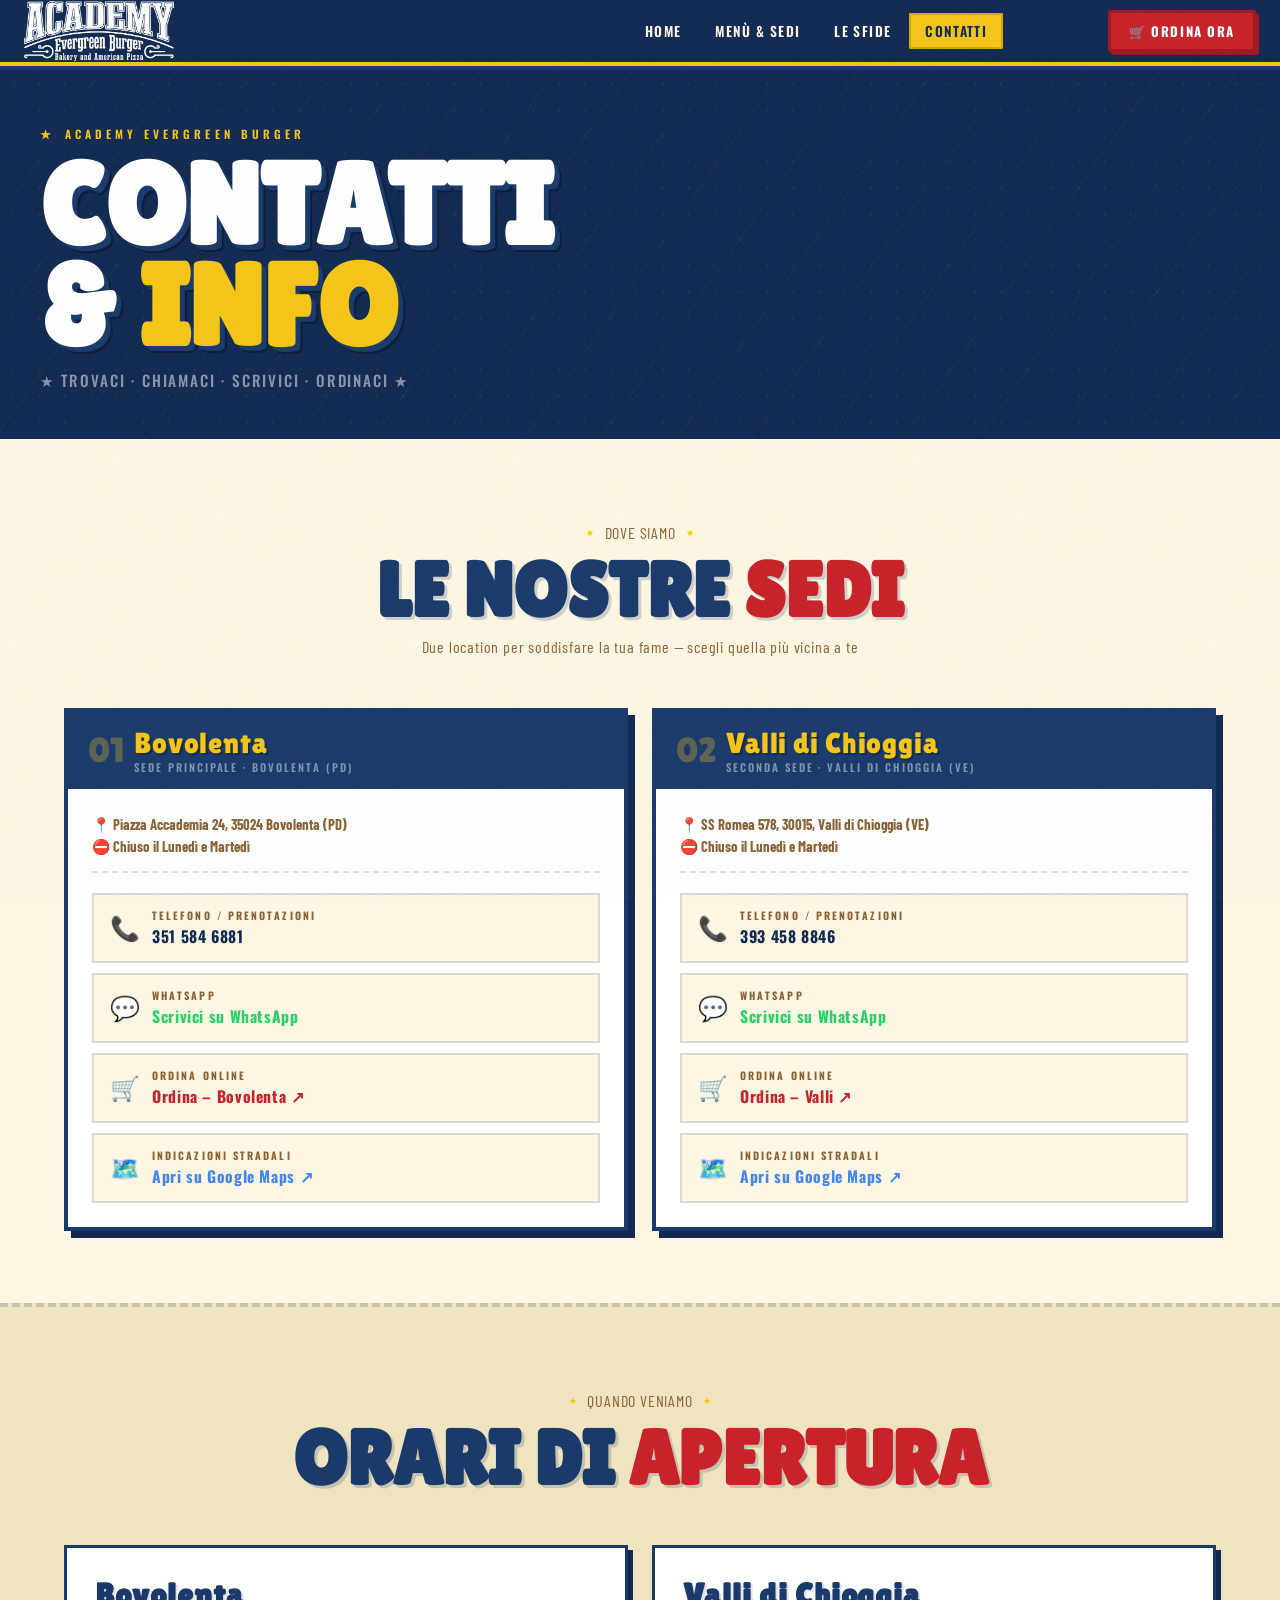
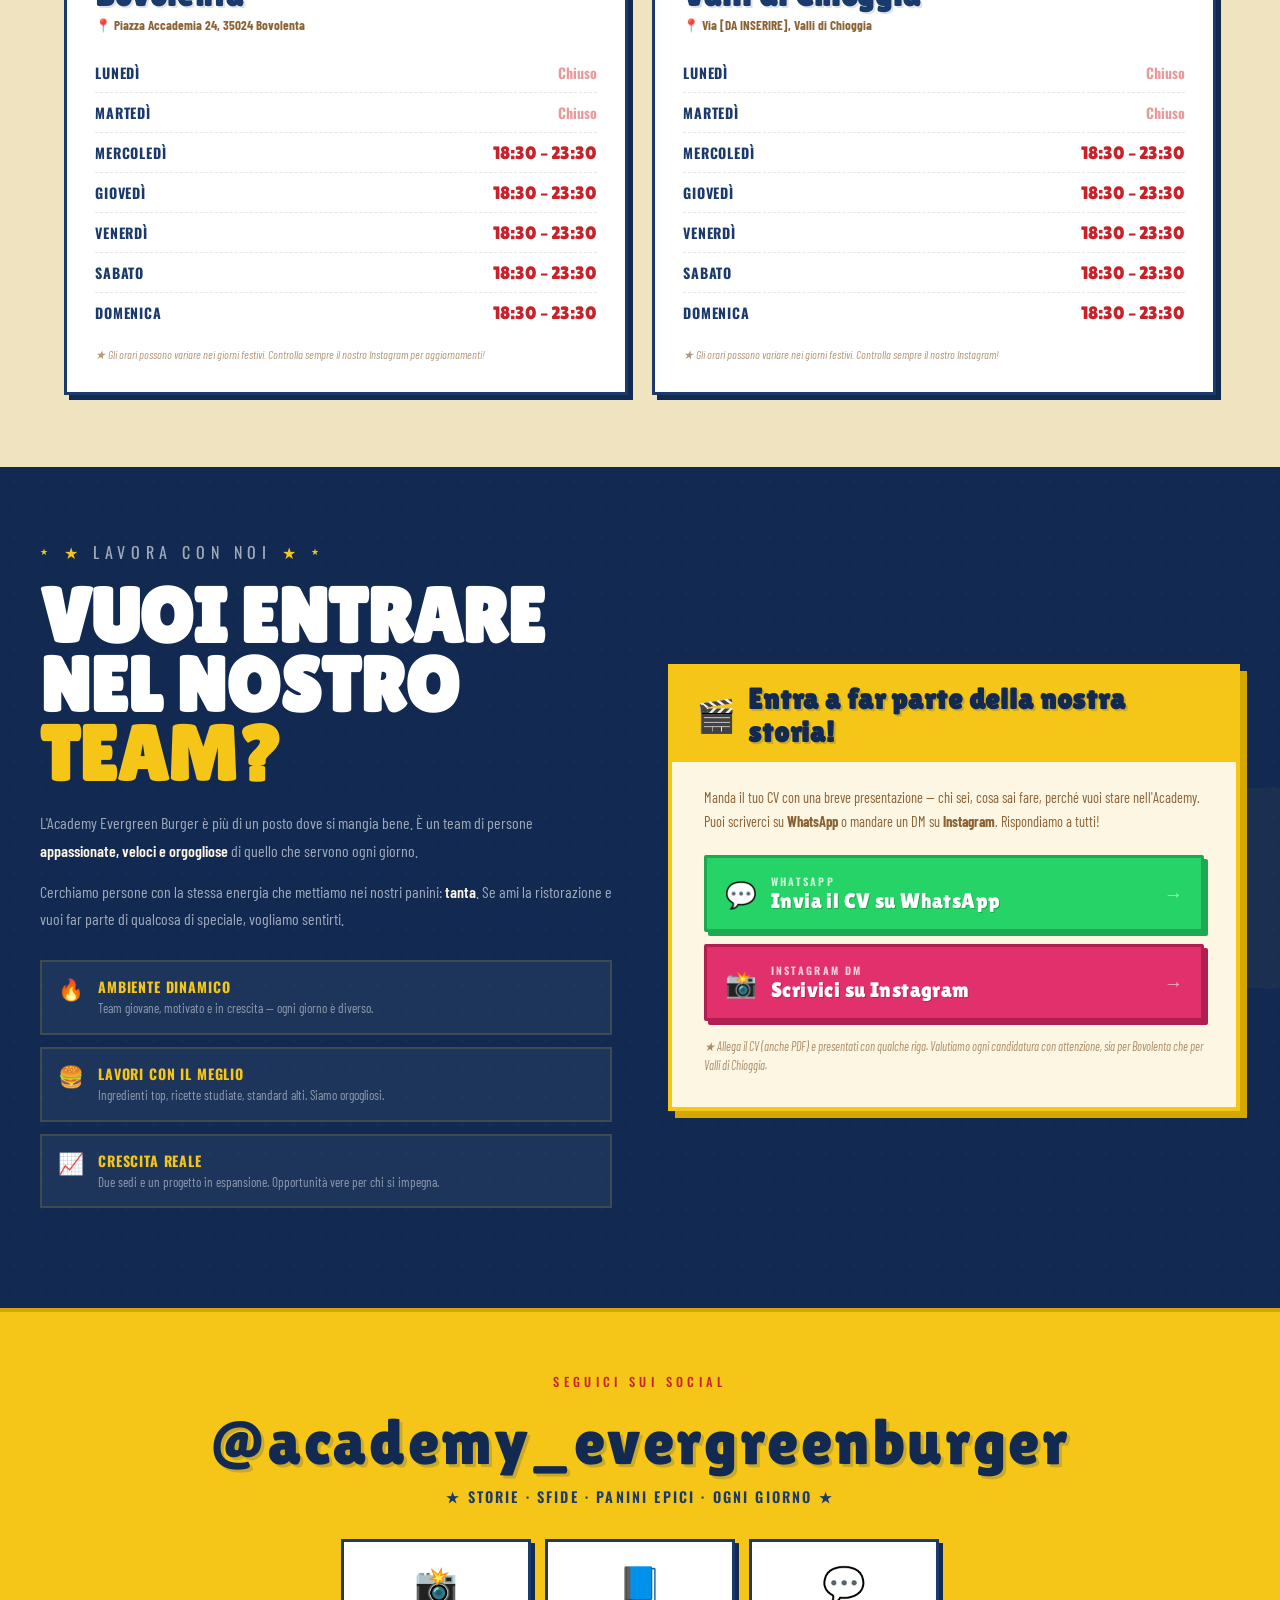
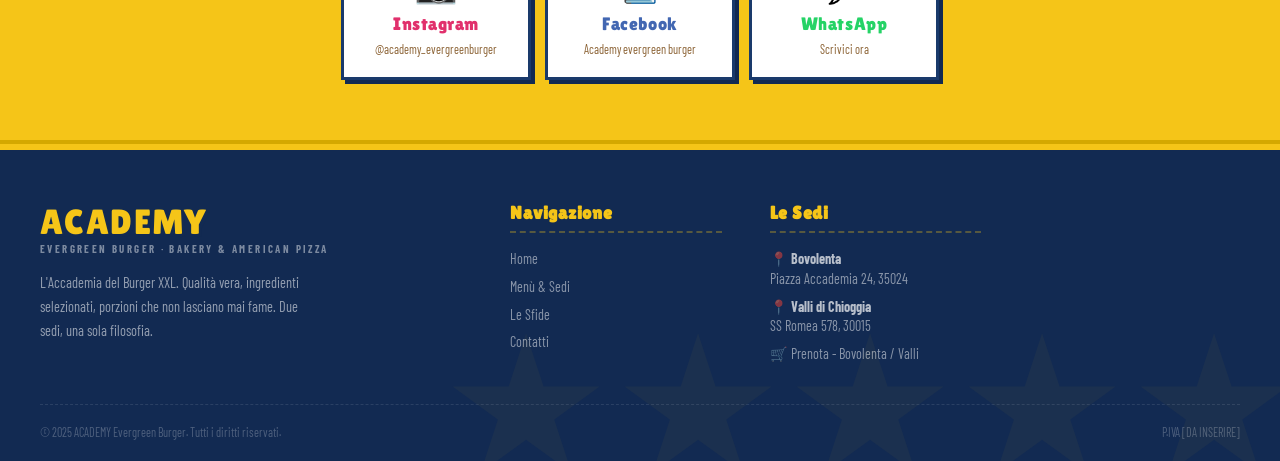
==== commit 7d8b4068: "Add files via upload" ====
--- a/contatti.html
+++ b/contatti.html
@@ -301,31 +301,23 @@
           </div>
         </div>
         <div class="sede-card-body">
-          <!-- =====================================================
-               INDIRIZZO: Aggiorna se necessario
-               ===================================================== -->
+        
           <p class="sede-card-address">
             📍 Piazza Accademia 24, 35024 Bovolenta (PD)<br>
             ⛔ Chiuso il Lunedì e Martedì
           </p>
           <div class="contact-links">
-            <!-- =====================================================
-                 TELEFONO BOVOLENTA: Aggiorna il numero se necessario
-                 ===================================================== -->
+          
             <a href="tel:+393515846881" class="contact-link phone-link">
               <span class="contact-link-icon">📞</span>
               <div><span class="contact-link-label">Telefono / Prenotazioni</span><span class="contact-link-value">351 584 6881</span></div>
             </a>
-            <!-- =====================================================
-                 WHATSAPP BOVOLENTA: Sostituisci 39XXXXXXXXXX con numero reale
-                 ===================================================== -->
-            <a href="https://wa.me/39XXXXXXXXXX" target="_blank" class="contact-link wa-link">
+            
+            <a href="https://wa.me/393515846881" target="_blank" class="contact-link wa-link">
               <span class="contact-link-icon">💬</span>
               <div><span class="contact-link-label">WhatsApp</span><span class="contact-link-value green">Scrivici su WhatsApp</span></div>
             </a>
-            <!-- =====================================================
-                 LINK ORDINE BOVOLENTA: Verifica il link
-                 ===================================================== -->
+       
             <a href="https://www.cooperto.link/e19e38" target="_blank" class="contact-link order-link">
               <span class="contact-link-icon">🛒</span>
               <div><span class="contact-link-label">Ordina Online</span><span class="contact-link-value red">Ordina – Bovolenta ↗</span></div>
@@ -348,39 +340,31 @@
           </div>
         </div>
         <div class="sede-card-body">
-          <!-- =====================================================
-               INDIRIZZO VALLI: Sostituisci con l'indirizzo reale
-               ===================================================== -->
+          
           <p class="sede-card-address">
-            📍 Via [DA INSERIRE], Valli di Chioggia (VE)<br>
-            ⛔ Chiuso il [DA INSERIRE]
+            📍 SS Romea 578, 30015, Valli di Chioggia (VE)<br>
+            ⛔ Chiuso il Lunedì e Martedì
           </p>
           <div class="contact-links">
-            <!-- =====================================================
-                 TELEFONO VALLI: Sostituisci con il numero reale
-                 ===================================================== -->
-            <a href="tel:+390410000000" class="contact-link phone-link">
+            
+            <a href="tel:+393934588846" class="contact-link phone-link">
               <span class="contact-link-icon">📞</span>
-              <div><span class="contact-link-label">Telefono / Prenotazioni</span><span class="contact-link-value">+39 041 000 0000</span></div>
-            </a>
-            <!-- =====================================================
-                 WHATSAPP VALLI: Sostituisci 39XXXXXXXXXX
-                 ===================================================== -->
-            <a href="https://wa.me/39XXXXXXXXXX" target="_blank" class="contact-link wa-link">
+              <div><span class="contact-link-label">Telefono / Prenotazioni</span><span class="contact-link-value">393 458 8846</span></div>
+            </a>
+           
+            <a href="https://wa.me/393934588846" target="_blank" class="contact-link wa-link">
               <span class="contact-link-icon">💬</span>
               <div><span class="contact-link-label">WhatsApp</span><span class="contact-link-value green">Scrivici su WhatsApp</span></div>
             </a>
-            <!-- =====================================================
-                 LINK ORDINE VALLI: Sostituisci href
-                 ===================================================== -->
-            <a href="#" target="_blank" class="contact-link order-link">
+          
+            <a href="https://www.cooperto.link/e19e38" target="_blank" class="contact-link order-link">
               <span class="contact-link-icon">🛒</span>
               <div><span class="contact-link-label">Ordina Online</span><span class="contact-link-value red">Ordina – Valli ↗</span></div>
             </a>
             <!-- =====================================================
                  MAPS VALLI: Sostituisci con l'indirizzo reale nell'URL
                  ===================================================== -->
-            <a href="https://maps.google.com/?q=Valli+di+Chioggia" target="_blank" class="contact-link maps-link">
+            <a href="https://maps.app.goo.gl/dEStLwRGwtb2ncNu9" target="_blank" class="contact-link maps-link">
               <span class="contact-link-icon">🗺️</span>
               <div><span class="contact-link-label">Indicazioni stradali</span><span class="contact-link-value blue">Apri su Google Maps ↗</span></div>
             </a>
@@ -412,11 +396,11 @@
              ===================================================== -->
         <div class="orari-row"><span class="orari-day">Lunedì</span><span class="orari-closed">Chiuso</span></div>
         <div class="orari-row"><span class="orari-day">Martedì</span><span class="orari-closed">Chiuso</span></div>
-        <div class="orari-row"><span class="orari-day">Mercoledì</span><span class="orari-time">00:00 – 00:00</span></div>
-        <div class="orari-row"><span class="orari-day">Giovedì</span><span class="orari-time">00:00 – 00:00</span></div>
-        <div class="orari-row"><span class="orari-day">Venerdì</span><span class="orari-time">00:00 – 00:00</span></div>
-        <div class="orari-row"><span class="orari-day">Sabato</span><span class="orari-time">00:00 – 00:00</span></div>
-        <div class="orari-row"><span class="orari-day">Domenica</span><span class="orari-time">00:00 – 00:00</span></div>
+        <div class="orari-row"><span class="orari-day">Mercoledì</span><span class="orari-time">18:30 – 23:30</span></div>
+        <div class="orari-row"><span class="orari-day">Giovedì</span><span class="orari-time">18:30 – 23:30</span></div>
+        <div class="orari-row"><span class="orari-day">Venerdì</span><span class="orari-time">18:30 – 23:30</span></div>
+        <div class="orari-row"><span class="orari-day">Sabato</span><span class="orari-time">18:30 – 23:30</span></div>
+        <div class="orari-row"><span class="orari-day">Domenica</span><span class="orari-time">18:30 – 23:30</span></div>
         <p class="orari-note">★ Gli orari possono variare nei giorni festivi. Controlla sempre il nostro Instagram per aggiornamenti!</p>
       </div>
       <!-- VALLI -->
@@ -428,11 +412,11 @@
              ===================================================== -->
         <div class="orari-row"><span class="orari-day">Lunedì</span><span class="orari-closed">Chiuso</span></div>
         <div class="orari-row"><span class="orari-day">Martedì</span><span class="orari-closed">Chiuso</span></div>
-        <div class="orari-row"><span class="orari-day">Mercoledì</span><span class="orari-time">00:00 – 00:00</span></div>
-        <div class="orari-row"><span class="orari-day">Giovedì</span><span class="orari-time">00:00 – 00:00</span></div>
-        <div class="orari-row"><span class="orari-day">Venerdì</span><span class="orari-time">00:00 – 00:00</span></div>
-        <div class="orari-row"><span class="orari-day">Sabato</span><span class="orari-time">00:00 – 00:00</span></div>
-        <div class="orari-row"><span class="orari-day">Domenica</span><span class="orari-time">00:00 – 00:00</span></div>
+        <div class="orari-row"><span class="orari-day">Mercoledì</span><span class="orari-time">18:30 – 23:30</span></div>
+        <div class="orari-row"><span class="orari-day">Giovedì</span><span class="orari-time">18:30 – 23:30</span></div>
+        <div class="orari-row"><span class="orari-day">Venerdì</span><span class="orari-time">18:30 – 23:30</span></div>
+        <div class="orari-row"><span class="orari-day">Sabato</span><span class="orari-time">18:30 – 23:30</span></div>
+        <div class="orari-row"><span class="orari-day">Domenica</span><span class="orari-time">18:30 – 23:30</span></div>
         <p class="orari-note">★ Gli orari possono variare nei giorni festivi. Controlla sempre il nostro Instagram!</p>
       </div>
     </div>
--- a/style.css
+++ b/style.css
@@ -46,12 +46,8 @@
 }
 
 /* ---- DOTTED BORDER UTILITY ---- */
-.dotted-border {
-  border: 3px dashed rgba(26,58,107,0.25);
-}
-.dotted-border-red {
-  border: 3px dashed rgba(200,34,42,0.3);
-}
+.dotted-border { border: 3px dashed rgba(26,58,107,0.25); }
+.dotted-border-red { border: 3px dashed rgba(200,34,42,0.3); }
 
 /* ---- STAR DECORATION ---- */
 .star-deco {
@@ -74,9 +70,7 @@
   box-shadow: 0 4px 0 var(--navy), 0 6px 16px rgba(0,0,0,0.35);
 }
 
-.nav-logo {
-  display: flex; align-items: center; gap: 10px; text-decoration: none;
-}
+.nav-logo { display: flex; align-items: center; gap: 10px; text-decoration: none; filter: brightness(0) invert(1); }
 .nav-logo-badge {
   width: 44px; height: 44px; border-radius: 50%;
   background: var(--yellow);
@@ -107,8 +101,7 @@
   transition: background 0.15s, color 0.15s;
   border: 2px solid transparent;
 }
-.nav-links a:hover,
-.nav-links a.active {
+.nav-links a:hover, .nav-links a.active {
   background: var(--yellow); color: var(--navy-dark);
   border-color: var(--yellow-dark);
 }
@@ -116,12 +109,10 @@
 .nav-cta {
   font-family: var(--font-oswald); font-weight: 700; font-size: 0.82rem;
   letter-spacing: 0.12em; text-transform: uppercase;
-  color: var(--navy-dark); background: var(--red);
+  color: var(--white); background: var(--red);
   padding: 8px 18px; text-decoration: none; border: 3px solid var(--red-dark);
-  border-radius: 3px;
-  box-shadow: 3px 3px 0 var(--red-dark);
+  border-radius: 3px; box-shadow: 3px 3px 0 var(--red-dark);
   transition: transform 0.1s, box-shadow 0.1s;
-  color: var(--white);
 }
 .nav-cta:hover { transform: translate(2px,2px); box-shadow: 1px 1px 0 var(--red-dark); }
 
@@ -169,16 +160,12 @@
   letter-spacing: 0.35em; text-transform: uppercase; color: var(--red);
   display: flex; align-items: center; gap: 10px;
 }
-.sec-label::before, .sec-label::after {
-  content: '★'; font-size: 0.55rem; color: var(--yellow);
-}
+.sec-label::before, .sec-label::after { content: '★'; font-size: 0.55rem; color: var(--yellow); }
 
 /* Section title */
 .sec-title {
-  font-family: var(--font-display);
-  font-size: clamp(2.4rem, 6vw, 5rem);
-  line-height: 0.9; text-transform: uppercase;
-  color: var(--navy);
+  font-family: var(--font-display); font-size: clamp(2.4rem, 6vw, 5rem);
+  line-height: 0.9; text-transform: uppercase; color: var(--navy);
   text-shadow: 3px 3px 0 rgba(26,58,107,0.2);
 }
 .sec-title .red    { color: var(--red); }
@@ -193,145 +180,205 @@
 
 /* Ribbon */
 .ribbon {
-  display: inline-block;
-  font-family: var(--font-oswald); font-weight: 700; font-size: 0.7rem;
-  letter-spacing: 0.18em; text-transform: uppercase;
-  padding: 4px 16px; position: relative;
+  display: inline-block; font-family: var(--font-oswald); font-weight: 700; font-size: 0.7rem;
+  letter-spacing: 0.18em; text-transform: uppercase; padding: 4px 16px; position: relative;
 }
 .ribbon-red    { background: var(--red); color: var(--white); }
 .ribbon-yellow { background: var(--yellow); color: var(--navy-dark); }
 .ribbon-navy   { background: var(--navy); color: var(--white); }
 .ribbon::before, .ribbon::after {
   content: ''; position: absolute; top: 0; bottom: 0; width: 8px;
-  background: inherit;
-  clip-path: polygon(0 0, 100% 0, 70% 50%, 100% 100%, 0 100%);
+  background: inherit; clip-path: polygon(0 0, 100% 0, 70% 50%, 100% 100%, 0 100%);
 }
 .ribbon::before { right: -6px; }
 .ribbon::after  { left: -6px; transform: scaleX(-1); }
 
 /* Stars row */
-.stars-row {
-  display: flex; align-items: center; gap: 3px;
-  font-size: 0.9rem; color: var(--yellow);
-}
+.stars-row { display: flex; align-items: center; gap: 3px; font-size: 0.9rem; color: var(--yellow); }
 
 /* Buttons */
 .btn-red {
-  display: inline-flex; align-items: center; gap: 8px;
-  background: var(--red); color: var(--white);
-  font-family: var(--font-oswald); font-weight: 700;
-  font-size: 0.9rem; letter-spacing: 0.15em; text-transform: uppercase;
-  padding: 12px 28px; text-decoration: none; border: 3px solid var(--red-dark);
-  border-radius: 3px; box-shadow: 4px 4px 0 var(--red-dark);
-  transition: transform 0.1s, box-shadow 0.1s;
+  display: inline-flex; align-items: center; gap: 8px; background: var(--red); color: var(--white);
+  font-family: var(--font-oswald); font-weight: 700; font-size: 0.9rem; letter-spacing: 0.15em;
+  text-transform: uppercase; padding: 12px 28px; text-decoration: none; border: 3px solid var(--red-dark);
+  border-radius: 3px; box-shadow: 4px 4px 0 var(--red-dark); transition: transform 0.1s, box-shadow 0.1s;
 }
 .btn-red:hover { transform: translate(2px,2px); box-shadow: 2px 2px 0 var(--red-dark); }
 
 .btn-navy {
-  display: inline-flex; align-items: center; gap: 8px;
-  background: var(--navy); color: var(--white);
-  font-family: var(--font-oswald); font-weight: 700;
-  font-size: 0.9rem; letter-spacing: 0.15em; text-transform: uppercase;
-  padding: 12px 28px; text-decoration: none; border: 3px solid var(--navy-dark);
-  border-radius: 3px; box-shadow: 4px 4px 0 var(--navy-dark);
-  transition: transform 0.1s, box-shadow 0.1s;
+  display: inline-flex; align-items: center; gap: 8px; background: var(--navy); color: var(--white);
+  font-family: var(--font-oswald); font-weight: 700; font-size: 0.9rem; letter-spacing: 0.15em;
+  text-transform: uppercase; padding: 12px 28px; text-decoration: none; border: 3px solid var(--navy-dark);
+  border-radius: 3px; box-shadow: 4px 4px 0 var(--navy-dark); transition: transform 0.1s, box-shadow 0.1s;
 }
 .btn-navy:hover { transform: translate(2px,2px); box-shadow: 2px 2px 0 var(--navy-dark); }
 
 .btn-yellow {
-  display: inline-flex; align-items: center; gap: 8px;
-  background: var(--yellow); color: var(--navy-dark);
-  font-family: var(--font-oswald); font-weight: 700;
-  font-size: 0.9rem; letter-spacing: 0.15em; text-transform: uppercase;
-  padding: 12px 28px; text-decoration: none; border: 3px solid var(--yellow-dark);
-  border-radius: 3px; box-shadow: 4px 4px 0 var(--yellow-dark);
-  transition: transform 0.1s, box-shadow 0.1s;
+  display: inline-flex; align-items: center; gap: 8px; background: var(--yellow); color: var(--navy-dark);
+  font-family: var(--font-oswald); font-weight: 700; font-size: 0.9rem; letter-spacing: 0.15em;
+  text-transform: uppercase; padding: 12px 28px; text-decoration: none; border: 3px solid var(--yellow-dark);
+  border-radius: 3px; box-shadow: 4px 4px 0 var(--yellow-dark); transition: transform 0.1s, box-shadow 0.1s;
 }
 .btn-yellow:hover { transform: translate(2px,2px); box-shadow: 2px 2px 0 var(--yellow-dark); }
 
 /* ============================================================
+   HOME — vintage diner specific
+   ============================================================ */
+#hero {
+  min-height: 100vh; padding-top: 66px; background: var(--navy-dark);
+  position: relative; overflow: hidden; display: flex; align-items: center; justify-content: center;
+}
+#hero::before {
+  content: ''; position: absolute; inset: 0;
+  background-image: radial-gradient(circle, rgba(245,197,24,0.08) 1px, transparent 1px);
+  background-size: 28px 28px; pointer-events: none;
+}
+.hero-stripes {
+  position: absolute; inset: 0; pointer-events: none;
+  background: repeating-linear-gradient(
+    -55deg, transparent, transparent 60px,
+    rgba(245,197,24,0.025) 60px, rgba(245,197,24,0.025) 62px
+  );
+}
+.hero-bg-text {
+  position: absolute; left: 50%; top: 50%; transform: translate(-50%,-50%);
+  font-family: var(--font-display); font-size: 22vw; color: rgba(245,197,24,0.04);
+  white-space: nowrap; pointer-events: none; line-height: 1; letter-spacing: 0.05em;
+}
+.hero-content { position: relative; z-index: 2; text-align: center; max-width: 960px; padding: 48px 24px; }
+.hero-badge {
+  display: inline-flex; align-items: center; gap: 10px; background: var(--yellow); color: var(--navy-dark);
+  font-family: var(--font-oswald); font-weight: 700; font-size: 0.76rem; letter-spacing: 0.25em;
+  text-transform: uppercase; padding: 6px 20px; border: 3px solid var(--yellow-dark);
+  border-radius: 2px; box-shadow: 3px 3px 0 var(--yellow-dark); margin-bottom: 20px; animation: fadeUp 0.6s ease both;
+}
+.hero-stars { display: flex; justify-content: center; gap: 6px; font-size: 1.2rem; color: var(--yellow); margin-bottom: 14px; animation: fadeUp 0.6s 0.05s ease both; }
+.hero-title {
+  font-family: var(--font-display); font-size: clamp(4rem, 13vw, 12rem); line-height: 0.85;
+  letter-spacing: 0.02em; text-transform: uppercase; color: var(--white);
+  text-shadow: 5px 5px 0 var(--navy), 8px 8px 0 rgba(0,0,0,0.3); animation: fadeUp 0.7s 0.1s ease both;
+}
+.hero-title .t-yellow { color: var(--yellow); display: block; }
+.hero-title .t-white  { color: var(--white);  display: block; }
+.hero-title .t-small  {
+  color: var(--cream-dark); display: block; font-size: 0.45em; letter-spacing: 0.18em;
+  font-family: var(--font-oswald); font-weight: 700; text-shadow: 2px 2px 0 var(--navy-dark);
+}
+.hero-sub-tag {
+  display: inline-block; font-family: var(--font-oswald); font-weight: 600; font-size: 1.1rem;
+  letter-spacing: 0.28em; text-transform: uppercase; color: var(--cream-mid);
+  border-top: 2px solid rgba(245,197,24,0.4); border-bottom: 2px solid rgba(245,197,24,0.4);
+  padding: 8px 24px; margin: 16px 0; animation: fadeUp 0.7s 0.18s ease both;
+}
+.hero-xxl-stamp {
+  display: inline-block; background: var(--red); color: var(--white); font-family: var(--font-display);
+  font-size: 3.5rem; line-height: 1; padding: 10px 24px; border: 4px solid var(--red-dark);
+  border-radius: 4px; box-shadow: 5px 5px 0 var(--red-dark); transform: rotate(-4deg);
+  margin: 10px 0 20px; animation: stamp 0.6s 0.3s ease both; text-shadow: 2px 2px 0 var(--red-dark);
+}
+.hero-xxl-stamp span { font-family: var(--font-oswald); font-size: 0.38em; font-weight: 700; letter-spacing: 0.2em; display: block; margin-top: -4px; text-transform: uppercase; }
+.hero-pills { display: flex; justify-content: center; flex-wrap: wrap; gap: 8px; margin: 20px 0 30px; animation: fadeUp 0.8s 0.35s ease both; }
+.hero-pill {
+  font-family: var(--font-oswald); font-weight: 600; font-size: 0.78rem; letter-spacing: 0.12em;
+  text-transform: uppercase; color: var(--cream); background: rgba(255,255,255,0.08); border: 2px solid rgba(245,197,24,0.3); padding: 5px 14px; border-radius: 2px;
+}
+.hero-pill.hi { background: rgba(245,197,24,0.15); border-color: var(--yellow); color: var(--yellow); }
+.hero-ctas { display: flex; justify-content: center; flex-wrap: wrap; gap: 14px; animation: fadeUp 0.9s 0.45s ease both; }
+.hero-scroll { position: absolute; bottom: 24px; left: 50%; transform: translateX(-50%); z-index: 2; text-align: center; animation: fadeUp 1s 0.9s ease both; }
+.hero-scroll span { font-family: var(--font-oswald); font-size: 0.62rem; font-weight: 600; letter-spacing: 0.3em; text-transform: uppercase; color: rgba(245,197,24,0.5); display: block; margin-bottom: 6px; }
+.scroll-arrow { width: 18px; height: 18px; margin: 0 auto; border-right: 3px solid var(--yellow); border-bottom: 3px solid var(--yellow); transform: rotate(45deg); animation: bounce 1.5s infinite; opacity: 0.6; }
+
+/* Phone bar styling */
+.phone-bar { background: var(--red); padding: 10px 24px; border-bottom: 4px solid var(--red-dark); }
+.phone-bar-inner { max-width: 1200px; margin: 0 auto; display: flex; align-items: center; justify-content: center; gap: 24px; flex-wrap: wrap; }
+.phone-bar-info { font-family: var(--font-oswald); font-weight: 700; font-size: 0.8rem; letter-spacing: 0.12em; text-transform: uppercase; color: var(--white); }
+.phone-bar-item { font-family: var(--font-oswald); font-weight: 600; font-size: 0.88rem; letter-spacing: 0.1em; text-transform: uppercase; color: var(--white); display: flex; align-items: center; gap: 8px; }
+.phone-bar-item a { color: var(--yellow); text-decoration: none; font-weight: 700; font-size: 1.05rem; }
+.phone-bar-item a:hover { text-decoration: underline; }
+.phone-bar-sep { color: rgba(255,255,255,0.3); }
+
+/* ---- FILOSOFIA ---- */
+#filosofia { padding: 80px 24px; background: var(--cream); position: relative; overflow: hidden; }
+#filosofia::after { content: ''; position: absolute; bottom: -60px; right: -60px; width: 320px; height: 320px; border-radius: 50%; background: radial-gradient(circle, var(--navy) 0%, transparent 70%); opacity: 0.04; pointer-events: none; }
+.fil-grid { display: grid; grid-template-columns: 1fr 1fr; gap: 72px; align-items: center; max-width: 1200px; margin: 0 auto; }
+.fil-label-wrap { display: flex; align-items: center; gap: 10px; margin-bottom: 14px; }
+.fil-icon { font-size: 1.5rem; }
+.fil-text h2 { margin-bottom: 20px; }
+.fil-text p { font-size: 1rem; line-height: 1.72; color: var(--brown-light); font-weight: 400; margin-bottom: 14px; }
+.fil-text p strong { color: var(--navy); font-weight: 700; }
+.fil-stats { display: grid; grid-template-columns: 1fr 1fr; gap: 16px; margin-top: 32px; }
+.fil-stat { background: var(--navy); border: 3px solid var(--navy-dark); padding: 20px; text-align: center; position: relative; box-shadow: 4px 4px 0 var(--navy-dark); }
+.fil-stat-num { font-family: var(--font-display); font-size: 2.8rem; color: var(--yellow); line-height: 1; display: block; text-shadow: 2px 2px 0 var(--navy-dark); }
+.fil-stat-label { font-family: var(--font-oswald); font-size: 0.72rem; font-weight: 600; letter-spacing: 0.15em; text-transform: uppercase; color: rgba(255,255,255,0.65); margin-top: 4px; }
+.fil-visual { position: relative; }
+.fil-frame { aspect-ratio: 4/5; background: var(--cream-dark); border: 4px solid var(--navy); box-shadow: 8px 8px 0 var(--navy-dark); display: flex; align-items: center; justify-content: center; overflow: hidden; position: relative; }
+.fil-corner { position: absolute; font-size: 1.5rem; line-height: 1; }
+.fil-corner.tl { top: 10px; left: 10px; }
+.fil-corner.tr { top: 10px; right: 10px; transform: scaleX(-1); }
+.fil-corner.bl { bottom: 10px; left: 10px; transform: scaleY(-1); }
+.fil-corner.br { bottom: 10px; right: 10px; transform: scale(-1,-1); }
+.fil-badge { position: absolute; bottom: -18px; right: -18px; width: 100px; height: 100px; border-radius: 50%; background: var(--yellow); border: 4px solid var(--yellow-dark); box-shadow: 4px 4px 0 var(--yellow-dark); display: flex; flex-direction: column; align-items: center; justify-content: center; font-family: var(--font-display); color: var(--navy-dark); line-height: 1; transform: rotate(8deg); }
+.fil-badge .b1 { font-size: 2rem; }
+.fil-badge .b2 { font-family: var(--font-oswald); font-size: 0.5rem; font-weight: 700; letter-spacing: 0.1em; text-transform: uppercase; }
+
+/* ---- PRODUCT SECTIONS (BURGER & PIZZA) ---- */
+#burger-mese, #pizza-mese { padding: 80px 24px; position: relative; }
+#burger-mese { background: var(--cream-dark); border-top: 4px dashed rgba(26,58,107,0.2); border-bottom: 4px dashed rgba(26,58,107,0.2); }
+#pizza-mese { background: var(--cream); }
+#burger-mese::before { content: '★'; position: absolute; right: 40px; top: 40px; font-size: 8rem; color: rgba(245,197,24,0.15); pointer-events: none; }
+#burger-mese::after { content: '★'; position: absolute; left: 40px; bottom: 40px; font-size: 6rem; color: rgba(245,197,24,0.12); pointer-events: none; }
+
+.bm-grid { display: grid; grid-template-columns: 1fr 1fr; gap: 28px; max-width: 1000px; margin: 0 auto; }
+.bm-card { background: var(--white); border: 4px solid var(--navy); box-shadow: 6px 6px 0 var(--navy-dark); overflow: hidden; transition: transform 0.15s, box-shadow 0.15s; }
+.bm-card:hover { transform: translate(-2px,-2px); box-shadow: 8px 8px 0 var(--navy-dark); }
+.bm-header { background: var(--navy); padding: 10px 16px; display: flex; align-items: center; justify-content: space-between; }
+.bm-month { font-family: var(--font-oswald); font-size: 0.68rem; font-weight: 600; letter-spacing: 0.15em; color: var(--yellow); text-transform: uppercase; }
+.bm-img { aspect-ratio: 4/3; background: var(--cream-dark); display: flex; align-items: center; justify-content: center; overflow: hidden; position: relative; }
+.bm-body { padding: 20px; }
+.bm-tag { display: inline-block; font-family: var(--font-oswald); font-size: 0.65rem; font-weight: 700; letter-spacing: 0.18em; text-transform: uppercase; background: var(--red); color: var(--white); padding: 3px 10px; margin-bottom: 8px; border: 2px solid var(--red-dark); }
+.bm-name { font-family: var(--font-display); font-size: 2.8rem; color: var(--navy); line-height: 0.9; margin-bottom: 10px; text-shadow: 2px 2px 0 rgba(26,58,107,0.15); }
+.bm-desc { font-size: 0.88rem; line-height: 1.6; color: var(--brown-light); font-weight: 400; margin-bottom: 16px; }
+.bm-footer { display: flex; align-items: center; justify-content: space-between; border-top: 2px dashed rgba(26,58,107,0.15); padding-top: 14px; }
+.bm-price { font-family: var(--font-display); font-size: 2rem; color: var(--red); }
+.bm-price span { font-family: var(--font-oswald); font-size: 0.7rem; color: var(--brown-light); font-weight: 400; }
+.bm-btn-order { font-size:.78rem; padding:8px 16px; }
+
+/* ---- CTA BAND ---- */
+.cta-band { background: var(--navy); border-top: 4px solid var(--yellow); border-bottom: 4px solid var(--yellow); padding: 64px 24px; text-align: center; position: relative; overflow: hidden; }
+.cta-band::before { content: ''; position: absolute; inset: 0; background-image: radial-gradient(circle, rgba(245,197,24,0.06) 1px, transparent 1px); background-size: 24px 24px; pointer-events: none; }
+.cta-band h2 { font-family: var(--font-display); font-size: clamp(2.2rem,5vw,4.5rem); color: var(--white); text-shadow: 4px 4px 0 var(--navy-dark); margin-bottom: 12px; position: relative; }
+.cta-band h2 .y { color: var(--yellow); }
+.cta-band p { font-family: var(--font-cond); font-size: 1rem; font-weight: 700; color: rgba(255,255,255,0.6); letter-spacing: 0.08em; margin-bottom: 28px; position: relative; }
+.cta-btns { display: flex; justify-content: center; gap: 14px; flex-wrap: wrap; position: relative; }
+
+/* ============================================================
    IMG PLACEHOLDER
    ============================================================ */
-.img-ph {
-  display: flex; flex-direction: column; align-items: center;
-  justify-content: center; gap: 8px; width: 100%; height: 100%;
-  color: rgba(26,58,107,0.25); text-align: center;
-}
+.img-ph { display: flex; flex-direction: column; align-items: center; justify-content: center; gap: 8px; width: 100%; height: 100%; color: rgba(26,58,107,0.25); text-align: center; }
 .img-ph .icon { font-size: 2.8rem; opacity: 0.4; }
-.img-ph p {
-  font-family: var(--font-cond); font-size: 0.72rem; font-weight: 700;
-  letter-spacing: 0.12em; text-transform: uppercase; opacity: 0.4;
-  line-height: 1.4; padding: 0 16px;
-}
+.img-ph p { font-family: var(--font-cond); font-size: 0.72rem; font-weight: 700; letter-spacing: 0.12em; text-transform: uppercase; opacity: 0.4; line-height: 1.4; padding: 0 16px; }
 
 /* ============================================================
    FOOTER
    ============================================================ */
-footer {
-  background: var(--navy-dark);
-  border-top: 6px solid var(--yellow);
-  padding: 52px 24px 22px;
-  position: relative; overflow: hidden;
-}
-footer::before {
-  content: '★★★★★';
-  position: absolute; bottom: -30px; right: -20px;
-  font-size: 12rem; color: rgba(245,197,24,0.04);
-  pointer-events: none; line-height: 1;
-}
-
-.footer-grid {
-  display: grid; grid-template-columns: 2fr 1fr 1fr 1fr;
-  gap: 48px; max-width: 1200px; margin: 0 auto 40px;
-}
-.footer-logo {
-  font-family: var(--font-display); font-size: 2.2rem;
-  color: var(--yellow); letter-spacing: 0.04em;
-  text-shadow: 3px 3px 0 var(--navy-dark);
-}
-.footer-logo-sub {
-  font-family: var(--font-cond); font-size: 0.68rem; font-weight: 700;
-  letter-spacing: 0.22em; text-transform: uppercase;
-  color: rgba(255,255,255,0.45); margin-bottom: 16px;
-}
-.footer-tagline {
-  font-size: 0.9rem; color: rgba(255,255,255,0.55);
-  font-weight: 400; line-height: 1.65; max-width: 260px;
-}
+footer { background: var(--navy-dark); border-top: 6px solid var(--yellow); padding: 52px 24px 22px; position: relative; overflow: hidden; }
+footer::before { content: '★★★★★'; position: absolute; bottom: -30px; right: -20px; font-size: 12rem; color: rgba(245,197,24,0.04); pointer-events: none; line-height: 1; }
+.footer-grid { display: grid; grid-template-columns: 2fr 1fr 1fr 1fr; gap: 48px; max-width: 1200px; margin: 0 auto 40px; }
+.footer-logo { font-family: var(--font-display); font-size: 2.2rem; color: var(--yellow); letter-spacing: 0.04em; text-shadow: 3px 3px 0 var(--navy-dark); }
+.footer-logo-sub { font-family: var(--font-cond); font-size: 0.68rem; font-weight: 700; letter-spacing: 0.22em; text-transform: uppercase; color: rgba(255,255,255,0.45); margin-bottom: 16px; }
+.footer-tagline { font-size: 0.9rem; color: rgba(255,255,255,0.55); font-weight: 400; line-height: 1.65; max-width: 260px; }
 .footer-socials { display: flex; gap: 10px; margin-top: 20px; }
-.social-link {
-  width: 36px; height: 36px; border: 2px solid rgba(245,197,24,0.3);
-  background: rgba(245,197,24,0.06); border-radius: 3px;
-  display: flex; align-items: center; justify-content: center;
-  text-decoration: none; font-size: 1rem; color: var(--cream);
-  transition: border-color 0.2s, background 0.2s;
-}
+.social-link { width: 36px; height: 36px; border: 2px solid rgba(245,197,24,0.3); background: rgba(245,197,24,0.06); border-radius: 3px; display: flex; align-items: center; justify-content: center; text-decoration: none; font-size: 1rem; color: var(--cream); transition: border-color 0.2s, background 0.2s; }
 .social-link:hover { border-color: var(--yellow); background: rgba(245,197,24,0.15); }
-
-.footer-col-title {
-  font-family: var(--font-display); font-size: 1.15rem;
-  color: var(--yellow); letter-spacing: 0.04em;
-  margin-bottom: 16px; padding-bottom: 8px;
-  border-bottom: 2px dashed rgba(245,197,24,0.3);
-}
+.footer-col-title { font-family: var(--font-display); font-size: 1.15rem; color: var(--yellow); letter-spacing: 0.04em; margin-bottom: 16px; padding-bottom: 8px; border-bottom: 2px dashed rgba(245,197,24,0.3); }
 .footer-list { list-style: none; display: flex; flex-direction: column; gap: 8px; }
 .footer-list li { font-size: 0.88rem; color: rgba(255,255,255,0.5); font-weight: 400; line-height: 1.4; }
 .footer-list a  { color: rgba(255,255,255,0.5); text-decoration: none; transition: color 0.2s; }
 .footer-list a:hover { color: var(--yellow); }
-
-.footer-hours-item {
-  display: flex; justify-content: space-between; gap: 10px;
-  font-size: 0.86rem; color: rgba(255,255,255,0.45);
-  padding: 5px 0; border-bottom: 1px dashed rgba(255,255,255,0.08);
-}
+.footer-hours-item { display: flex; justify-content: space-between; gap: 10px; font-size: 0.86rem; color: rgba(255,255,255,0.45); padding: 5px 0; border-bottom: 1px dashed rgba(255,255,255,0.08); }
 .footer-hours-item span:first-child { font-family: var(--font-oswald); font-weight: 600; text-transform: uppercase; letter-spacing: 0.05em; }
 .footer-hours-item span:last-child  { color: var(--cream-dark); }
-
-.footer-bottom {
-  max-width: 1200px; margin: 0 auto; padding-top: 20px;
-  border-top: 1px dashed rgba(255,255,255,0.1);
-  display: flex; align-items: center; justify-content: space-between; flex-wrap: wrap; gap: 10px;
-}
+.footer-bottom { max-width: 1200px; margin: 0 auto; padding-top: 20px; border-top: 1px dashed rgba(255,255,255,0.1); display: flex; align-items: center; justify-content: space-between; flex-wrap: wrap; gap: 10px; }
 .footer-copy { font-size: 0.76rem; color: rgba(255,255,255,0.25); font-weight: 400; }
 
 /* ============================================================
@@ -347,14 +394,43 @@
 .reveal.visible { opacity:1; transform:translateY(0); }
 
 /* ============================================================
-   RESPONSIVE SHARED
+   RESPONSIVE SHARED & FIXES (UPDATED)
    ============================================================ */
 @media(max-width:900px){
-  .nav-links,.nav-cta { display:none; }
+  .nav-links, .nav-cta { display:none; }
   .nav-hamburger { display:flex; }
+  
+  /* Filosofia grid principale a una colonna */
+  .fil-grid  { grid-template-columns:1fr; gap:40px; }
+  .fil-visual { order:-1; }
+  .fil-frame { aspect-ratio:16/9; }
+  
+  /* Griglie dei prodotti responsive */
+  .bm-grid  { grid-template-columns:1fr; width: 100%; max-width: 100%; }
+  
+  .hero-ctas { flex-direction:column; align-items:center; }
+  .phone-bar-inner { flex-direction:column; gap:6px; text-align:center; }
+  
   .footer-grid { grid-template-columns:1fr 1fr; }
 }
+
+/* Fix specifico per schermi piccoli e smartphone */
 @media(max-width:600px){
   .footer-grid { grid-template-columns:1fr; }
   .footer-bottom { flex-direction:column; align-items:flex-start; }
 }
+
+/* Correzione definitiva per i 4 riquadri tagliati della filosofia e allineamento sezioni */
+@media(max-width:480px){
+  .fil-stats { 
+    grid-template-columns: 1fr; /* Dispone i 4 riquadri uno sotto l'altro */
+    gap: 12px;
+  }
+  
+  /* Forza le card di burger e pizza a rimanere perfettamente allineate ai margini */
+  #burger-mese .bm-grid,
+  #pizza-mese .bm-grid {
+    padding: 0;
+    width: 100%;
+  }
+}
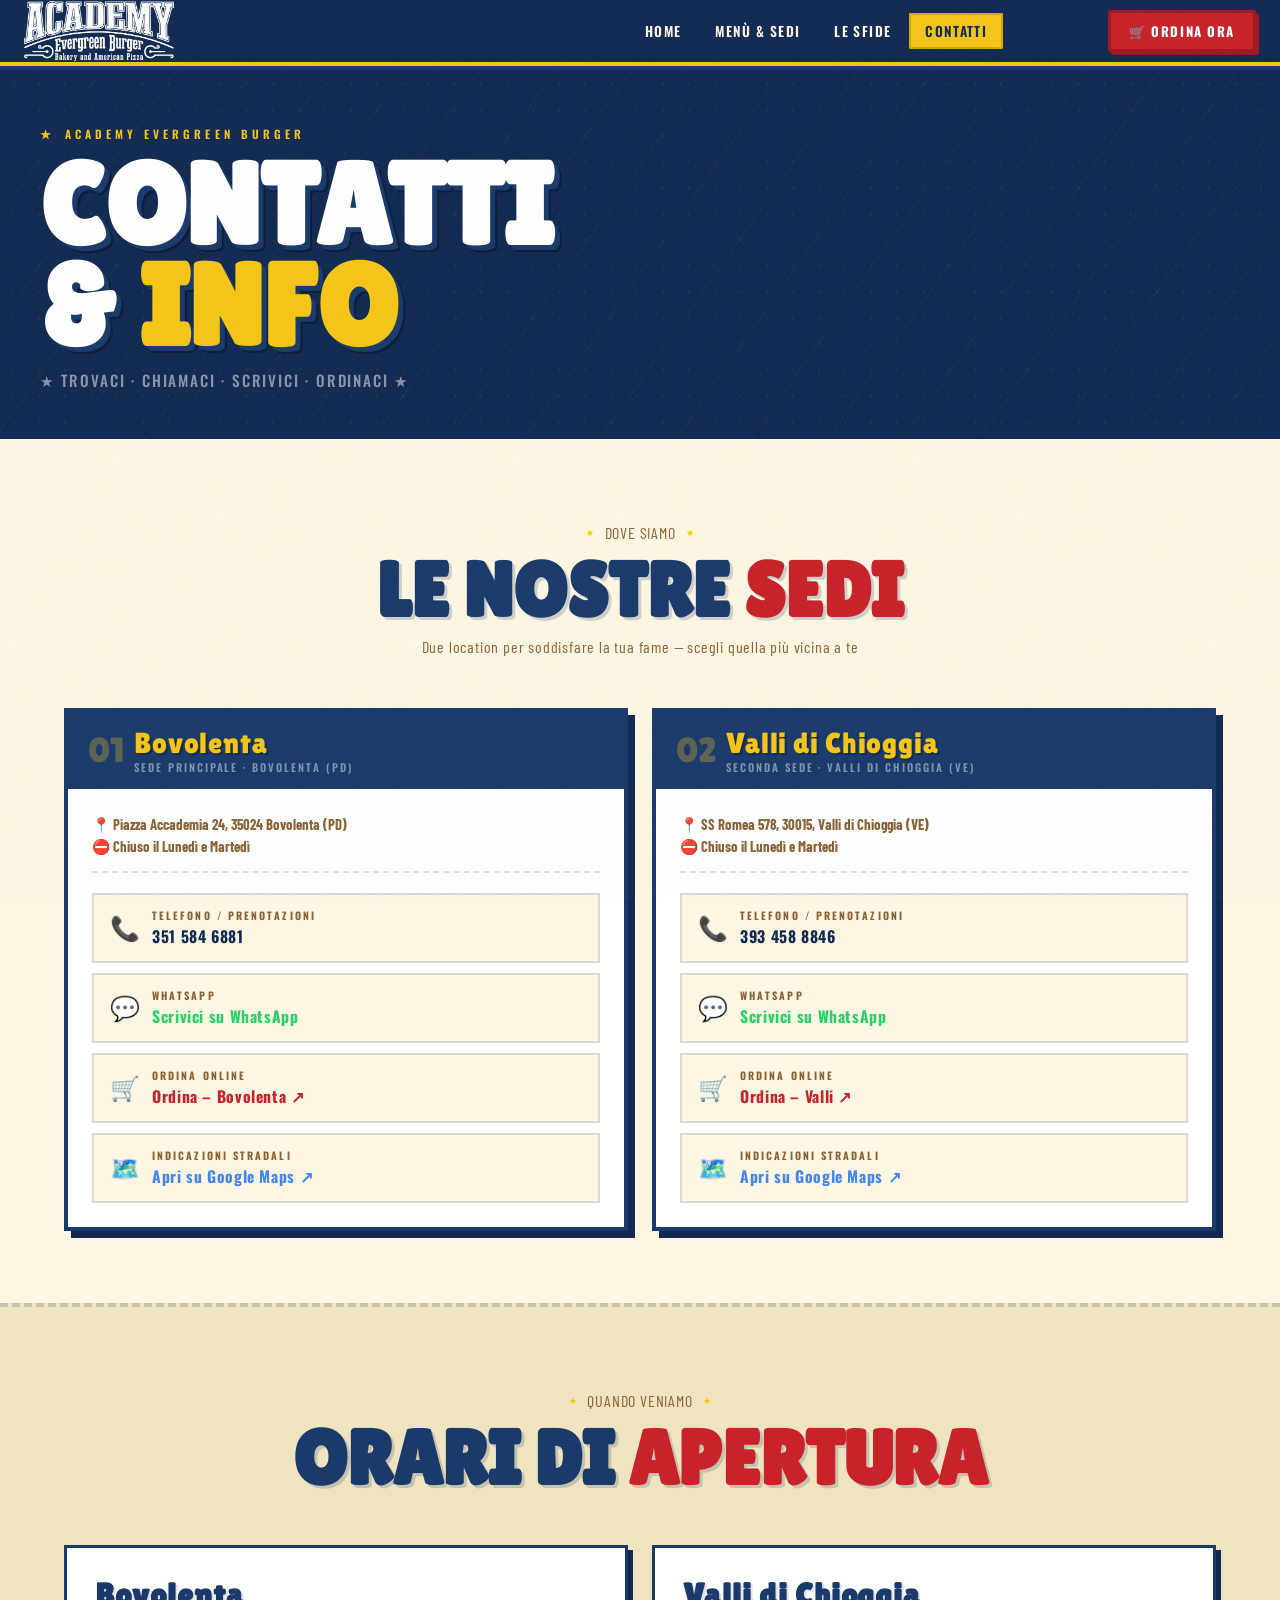
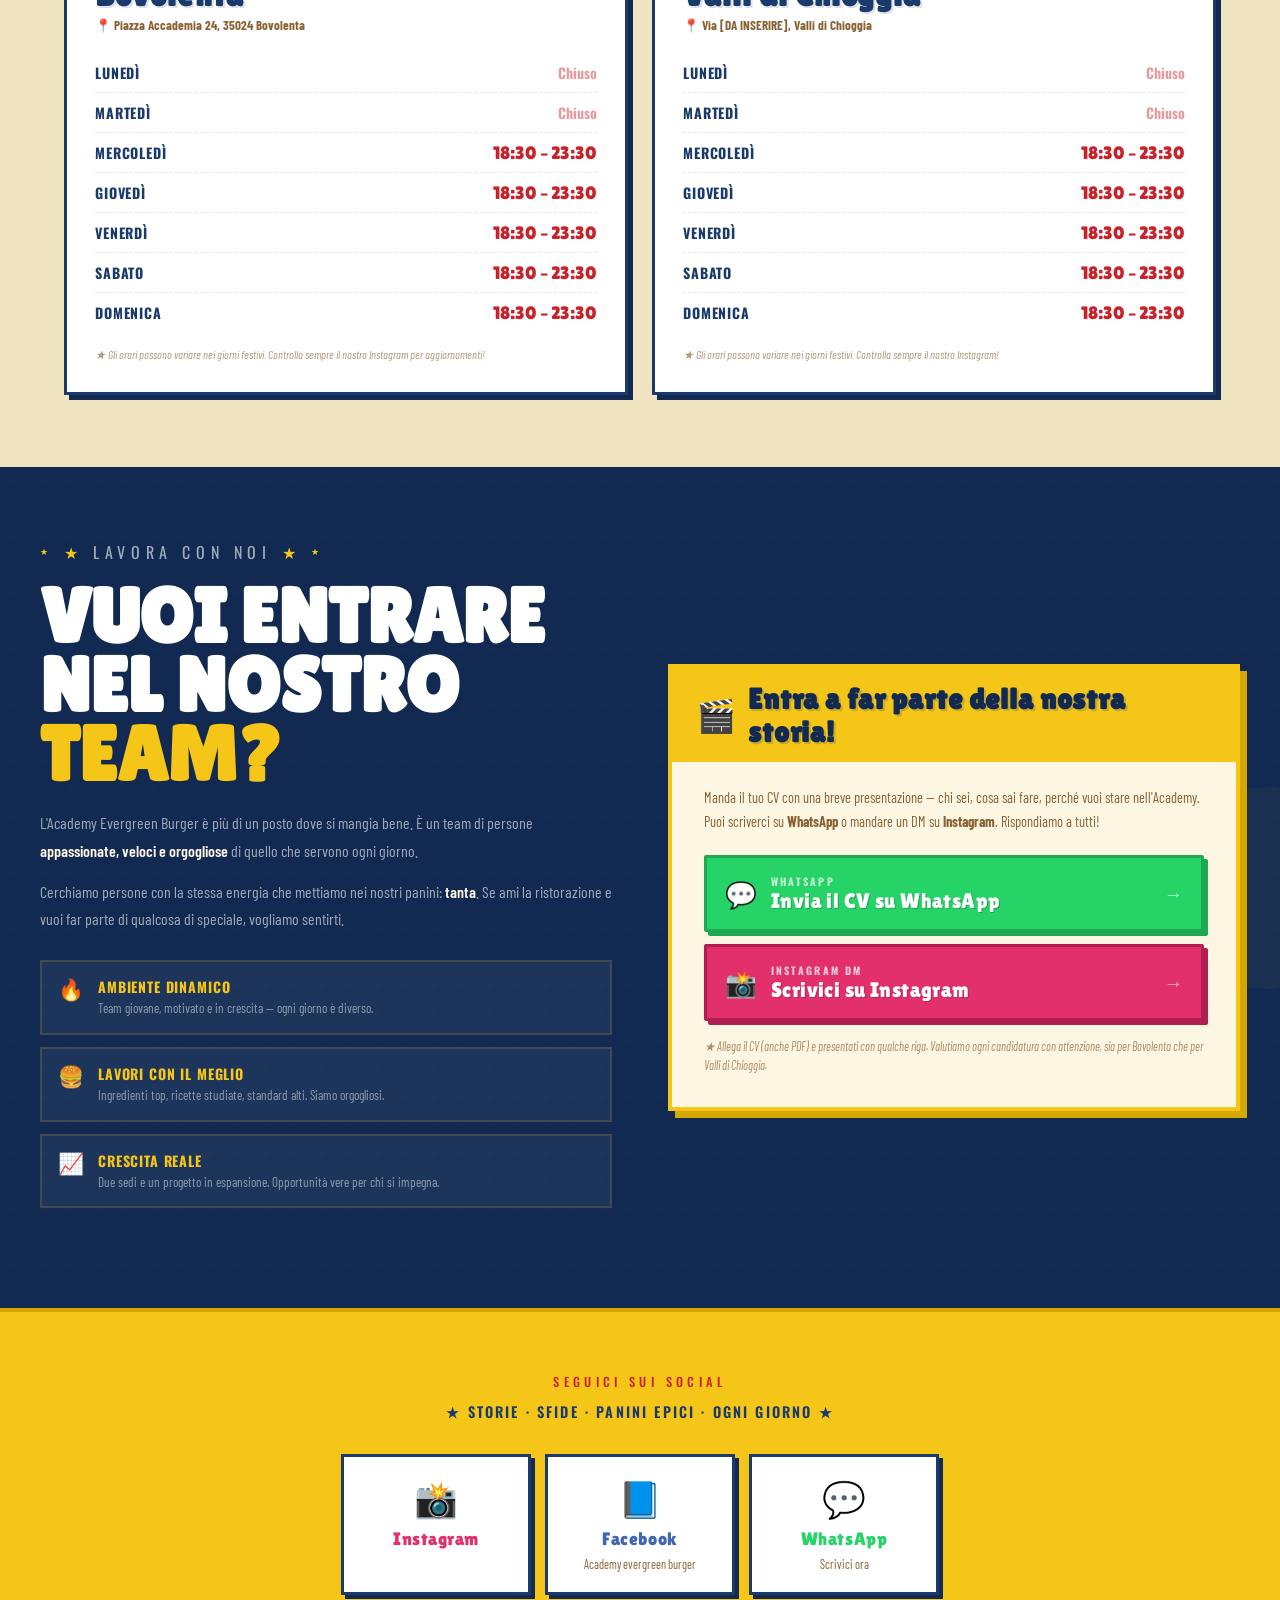
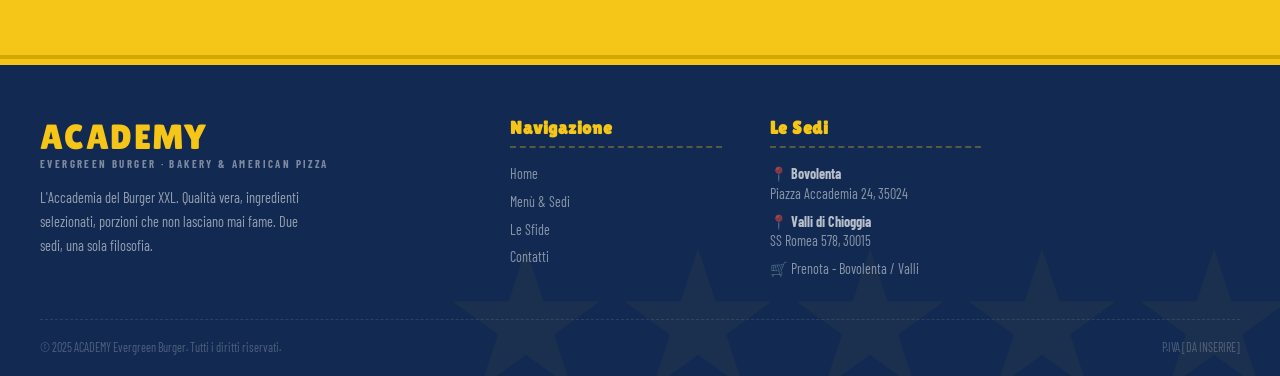
==== commit 80b95fb5: "Add files via upload" ====
--- a/contatti.html
+++ b/contatti.html
@@ -502,13 +502,13 @@
 <section id="social-strip">
   <div class="container">
     <p class="sec-label" style="justify-content:center;margin-bottom:10px;">Seguici sui Social</p>
-    <div class="social-handle">@academy_evergreenburger</div>
+   
     <p class="social-desc">★ Storie · Sfide · Panini epici · Ogni giorno ★</p>
     <div class="social-cards">
       <a href="https://www.instagram.com/academy_evergreenburger/" target="_blank" class="social-card instagram">
         <span class="social-card-icon">📸</span>
         <span class="social-card-name">Instagram</span>
-        <span class="social-card-handle">@academy_evergreenburger</span>
+    
       </a>
       <a href="https://www.facebook.com/Academy-evergreen-burger" target="_blank" class="social-card facebook">
         <span class="social-card-icon">📘</span>
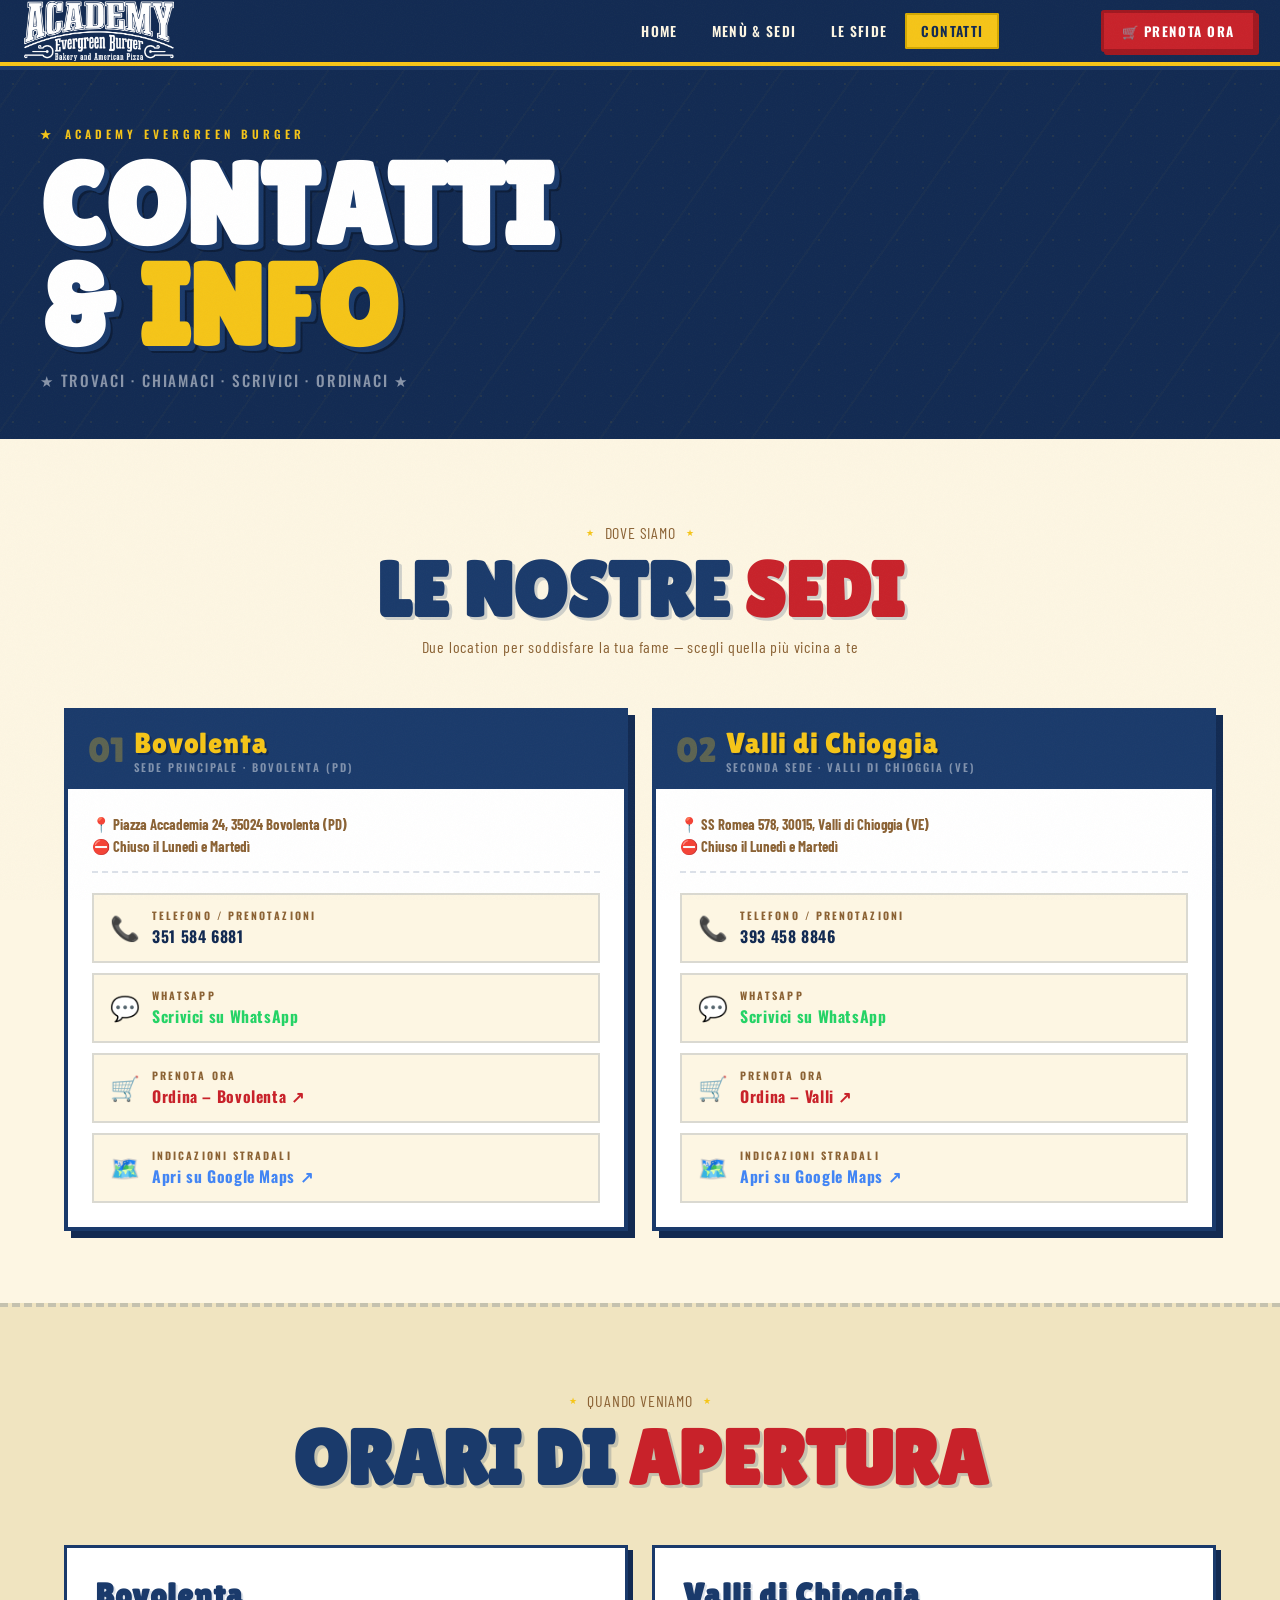
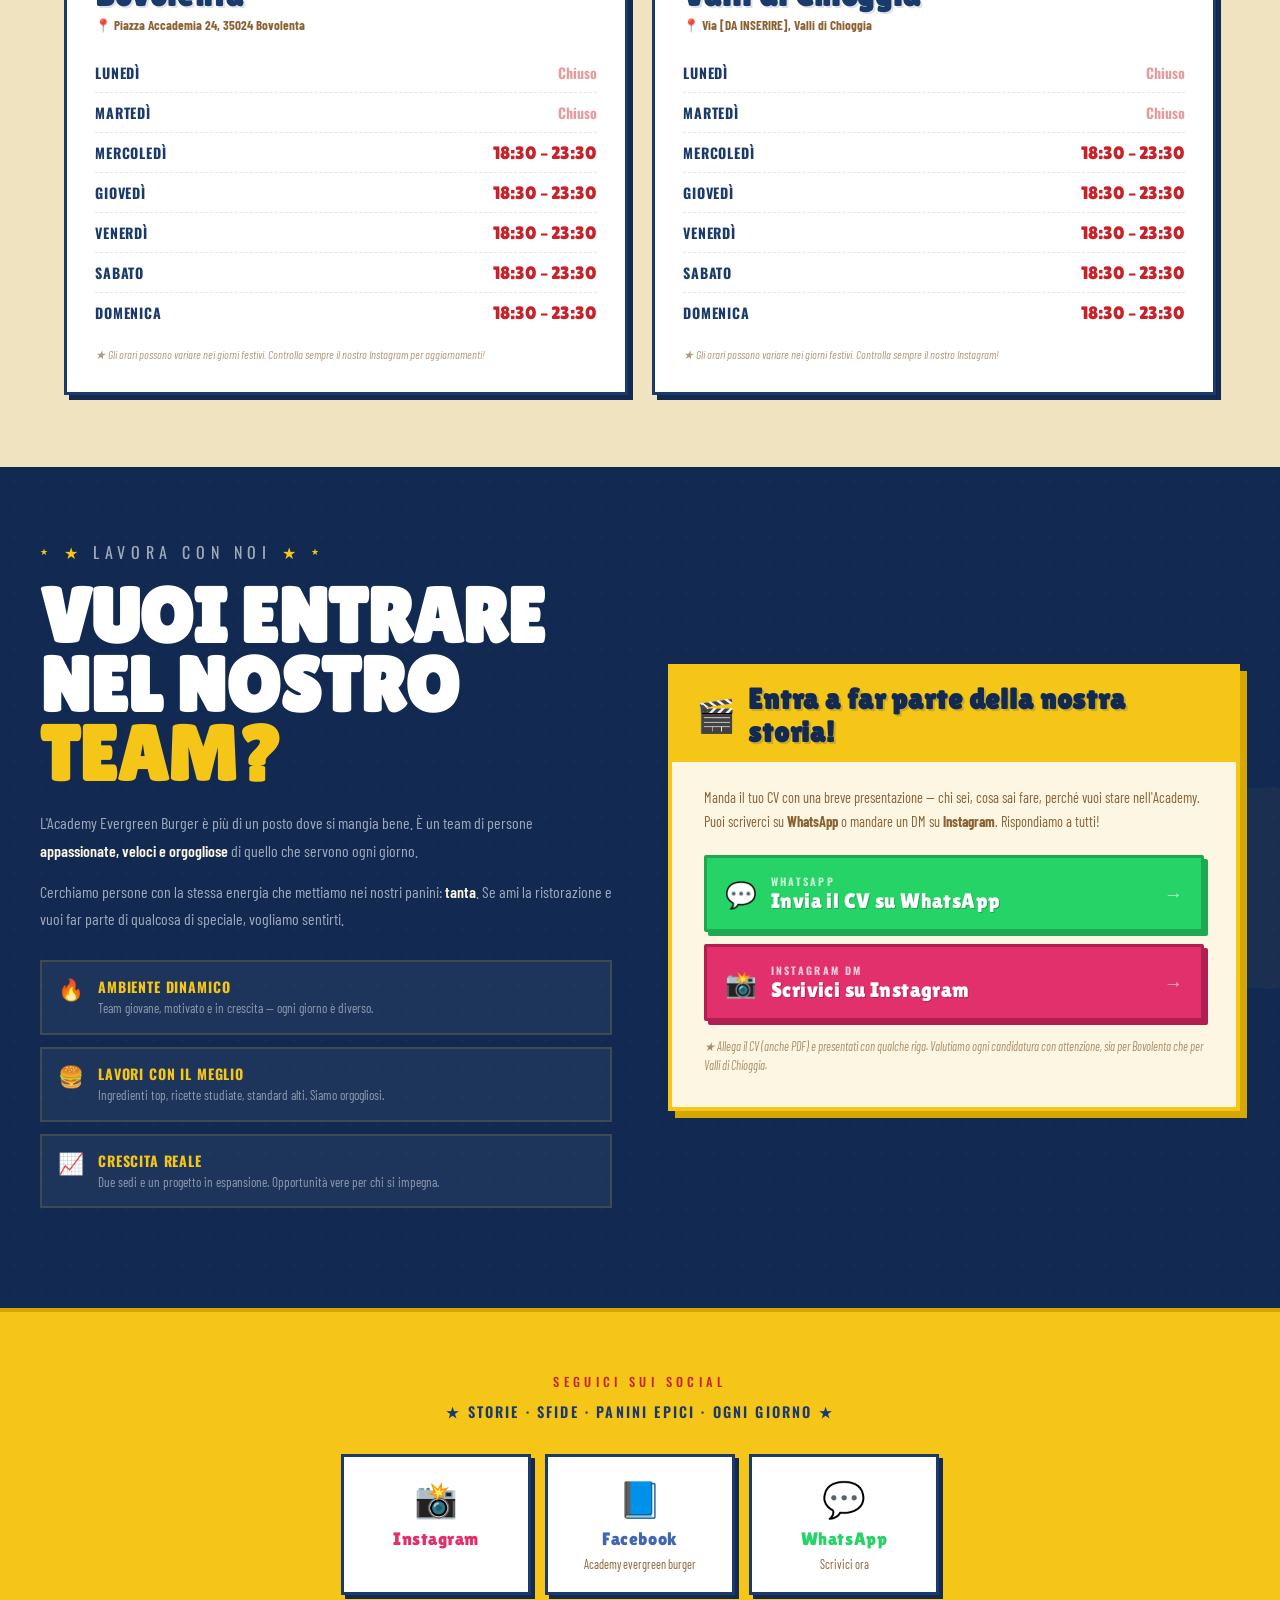
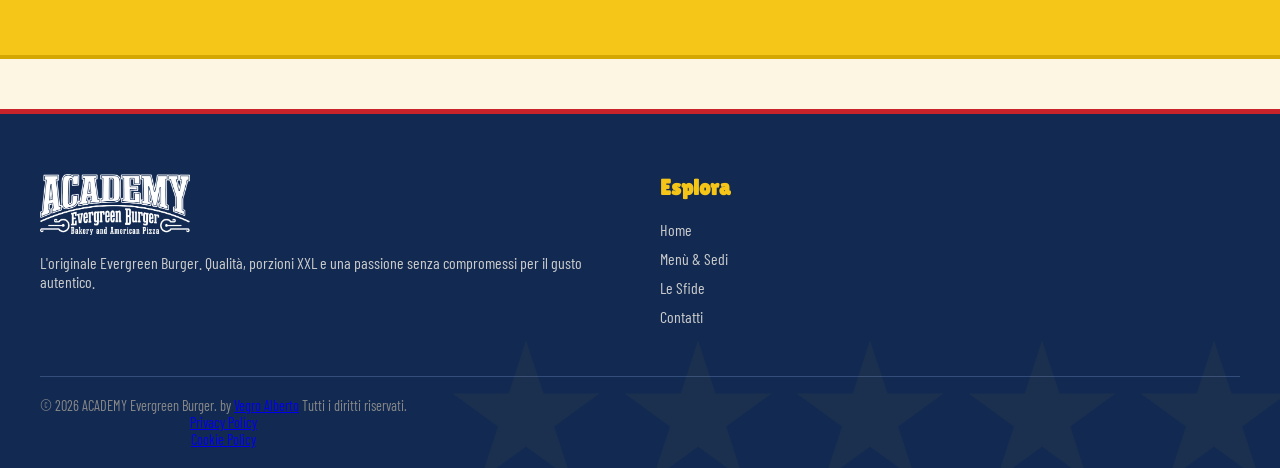
==== commit 6c95c514: "Change 'Ordina Online' to 'Prenota ora' in links" ====
--- a/contatti.html
+++ b/contatti.html
@@ -320,7 +320,7 @@
        
             <a href="https://www.cooperto.link/e19e38" target="_blank" class="contact-link order-link">
               <span class="contact-link-icon">🛒</span>
-              <div><span class="contact-link-label">Ordina Online</span><span class="contact-link-value red">Ordina – Bovolenta ↗</span></div>
+              <div><span class="contact-link-label">Prenota ora</span><span class="contact-link-value red">Ordina – Bovolenta ↗</span></div>
             </a>
             <a href="https://maps.google.com/?q=Piazza+Accademia+24,+Bovolenta" target="_blank" class="contact-link maps-link">
               <span class="contact-link-icon">🗺️</span>
@@ -359,7 +359,7 @@
           
             <a href="https://www.cooperto.link/e19e38" target="_blank" class="contact-link order-link">
               <span class="contact-link-icon">🛒</span>
-              <div><span class="contact-link-label">Ordina Online</span><span class="contact-link-value red">Ordina – Valli ↗</span></div>
+              <div><span class="contact-link-label">Prenota ora</span><span class="contact-link-value red">Ordina – Valli ↗</span></div>
             </a>
             <!-- =====================================================
                  MAPS VALLI: Sostituisci con l'indirizzo reale nell'URL
--- a/style.css
+++ b/style.css
@@ -1,4 +1,4 @@
-/* ============================================================
+/*  ============================================================
    ACADEMY EVERGREEN BURGER — American Vintage Diner Theme
    ============================================================ */
 
@@ -333,7 +333,7 @@
 .bm-card:hover { transform: translate(-2px,-2px); box-shadow: 8px 8px 0 var(--navy-dark); }
 .bm-header { background: var(--navy); padding: 10px 16px; display: flex; align-items: center; justify-content: space-between; }
 .bm-month { font-family: var(--font-oswald); font-size: 0.68rem; font-weight: 600; letter-spacing: 0.15em; color: var(--yellow); text-transform: uppercase; }
-.bm-img { aspect-ratio: 4/3; background: var(--cream-dark); display: flex; align-items: center; justify-content: center; overflow: hidden; position: relative; }
+.bm-img { background: var(--cream-dark); display: flex; align-items: center; justify-content: center; overflow: hidden; position: relative; }
 .bm-body { padding: 20px; }
 .bm-tag { display: inline-block; font-family: var(--font-oswald); font-size: 0.65rem; font-weight: 700; letter-spacing: 0.18em; text-transform: uppercase; background: var(--red); color: var(--white); padding: 3px 10px; margin-bottom: 8px; border: 2px solid var(--red-dark); }
 .bm-name { font-family: var(--font-display); font-size: 2.8rem; color: var(--navy); line-height: 0.9; margin-bottom: 10px; text-shadow: 2px 2px 0 rgba(26,58,107,0.15); }
@@ -380,6 +380,44 @@
 .footer-hours-item span:last-child  { color: var(--cream-dark); }
 .footer-bottom { max-width: 1200px; margin: 0 auto; padding-top: 20px; border-top: 1px dashed rgba(255,255,255,0.1); display: flex; align-items: center; justify-content: space-between; flex-wrap: wrap; gap: 10px; }
 .footer-copy { font-size: 0.76rem; color: rgba(255,255,255,0.25); font-weight: 400; }
+/* ============================================================
+   AGGIUNTE LEGALI E ORARI FOOTER
+   ============================================================ */
+.footer-company-info {
+  font-size: 0.8rem;
+  color: rgba(255,255,255,0.4);
+  line-height: 1.5;
+  margin-top: 16px;
+  padding-top: 16px;
+  border-top: 1px dashed rgba(255,255,255,0.1);
+}
+.footer-company-info strong {
+  color: rgba(255,255,255,0.65);
+}
+.footer-list-spacer {
+  height: 8px;
+  border-bottom: 1px dashed rgba(255,255,255,0.1);
+  margin-bottom: 8px;
+}
+.footer-small-text {
+  font-size: 0.82rem;
+  color: rgba(255,255,255,0.45);
+}
+.footer-hours {
+  font-family: var(--font-oswald);
+  font-size: 0.9rem;
+  color: var(--yellow);
+  letter-spacing: 0.05em;
+  display: inline-block;
+  margin-top: 4px;
+}
+.footer-piva {
+  font-family: var(--font-oswald);
+  font-size: 0.9rem;
+  color: var(--white);
+  font-weight: 600;
+  letter-spacing: 0.08em;
+}
 
 /* ============================================================
    ANIMATIONS
@@ -433,4 +471,49 @@
     padding: 0;
     width: 100%;
   }
-}+}
+
+/* --- FOOTER MODERNO --- */
+.site-footer {
+  background: var(--navy-dark);
+  color: var(--white);
+  padding: 60px 20px 20px;
+  margin-top: 50px;
+  border-top: 5px solid var(--red);
+}
+
+.footer-grid {
+  display: grid;
+  grid-template-columns: repeat(auto-fit, minmax(250px, 1fr));
+  gap: 40px;
+  max-width: 1200px;
+  margin: 0 auto;
+}
+
+.footer-col h3 {
+  font-family: var(--font-display);
+  color: var(--yellow);
+  margin-bottom: 20px;
+  font-size: 1.4rem;
+}
+
+.footer-col p, .footer-col a {
+  display: block;
+  color: #ccc;
+  margin-bottom: 10px;
+  text-decoration: none;
+  font-family: var(--font-cond);
+}
+
+.footer-col a:hover { color: var(--white); text-decoration: underline; }
+
+.footer-bottom {
+  border-top: 1px solid #334e7a;
+  margin-top: 40px;
+  padding-top: 20px;
+  text-align: center;
+  font-size: 0.9rem;
+  color: #888;
+}
+
+.footer-logo { max-width: 150px; margin-bottom: 15px; filter: brightness(0) invert(1); }
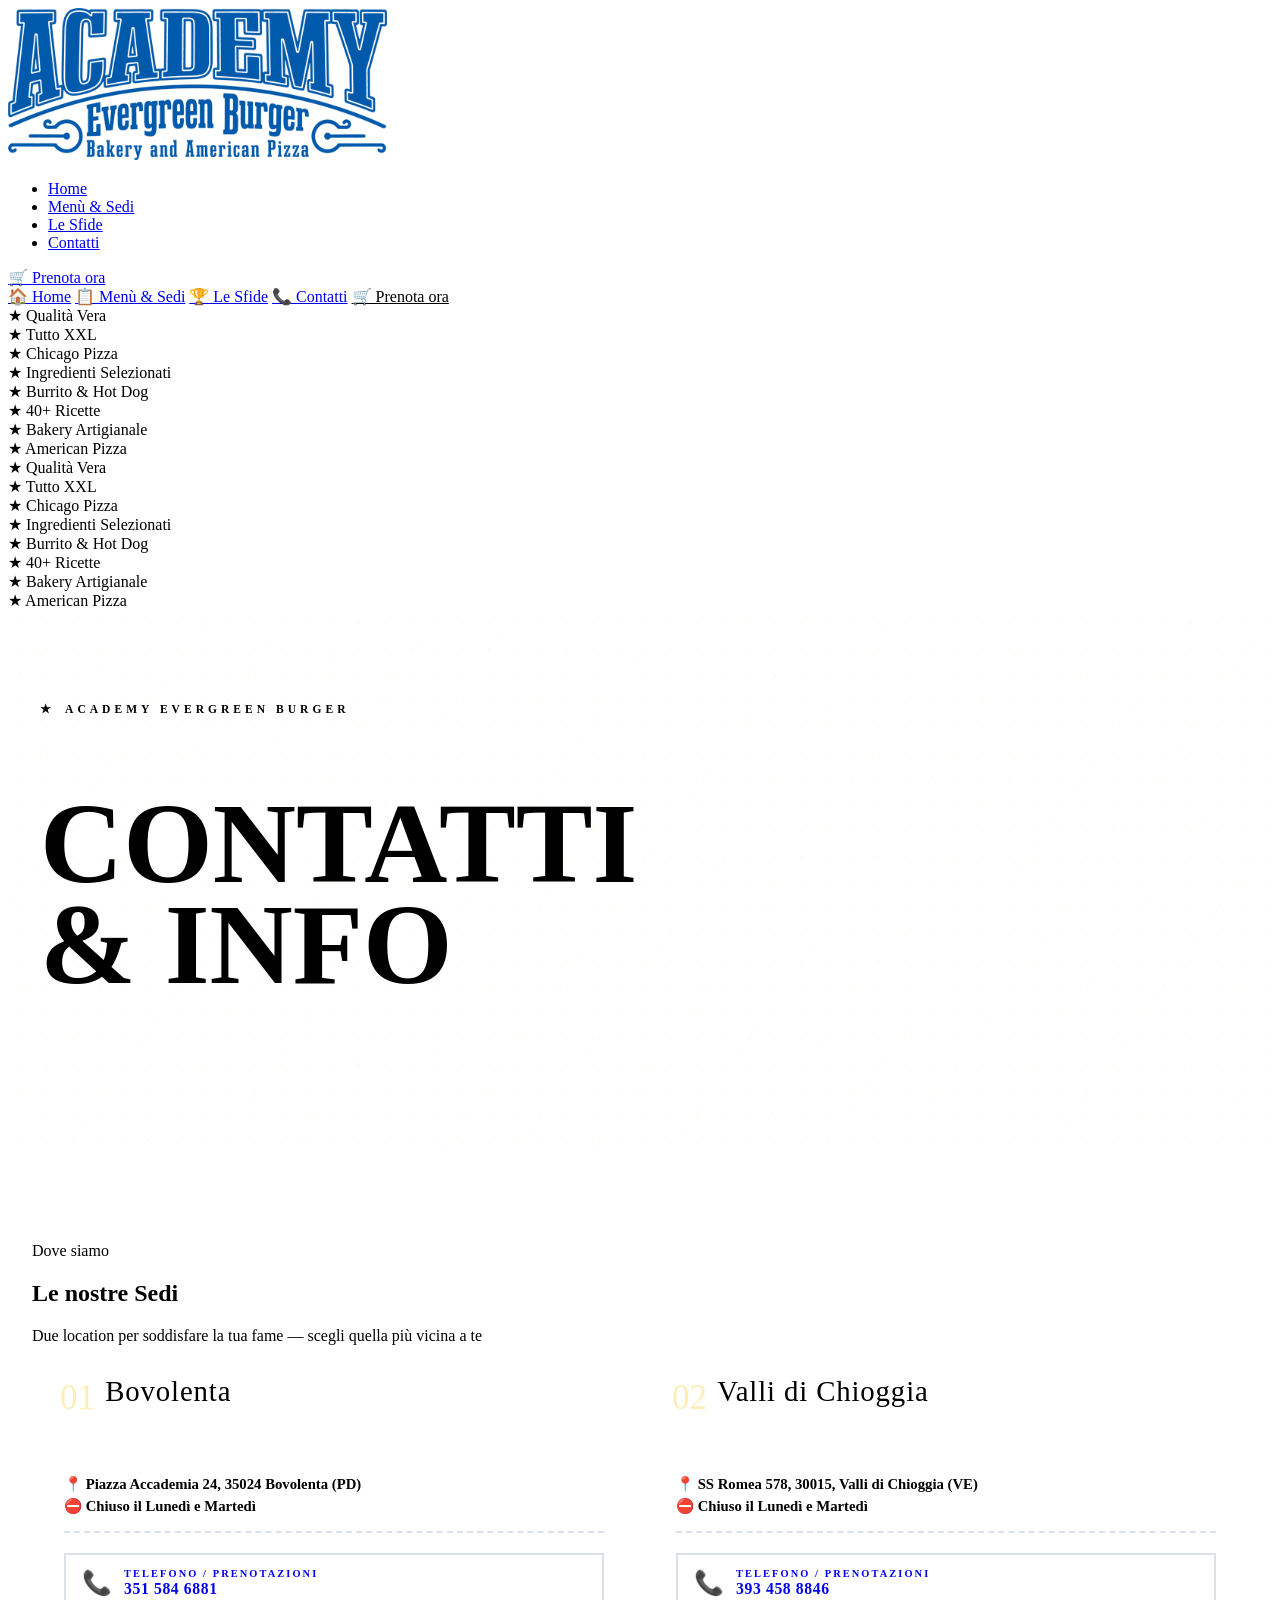
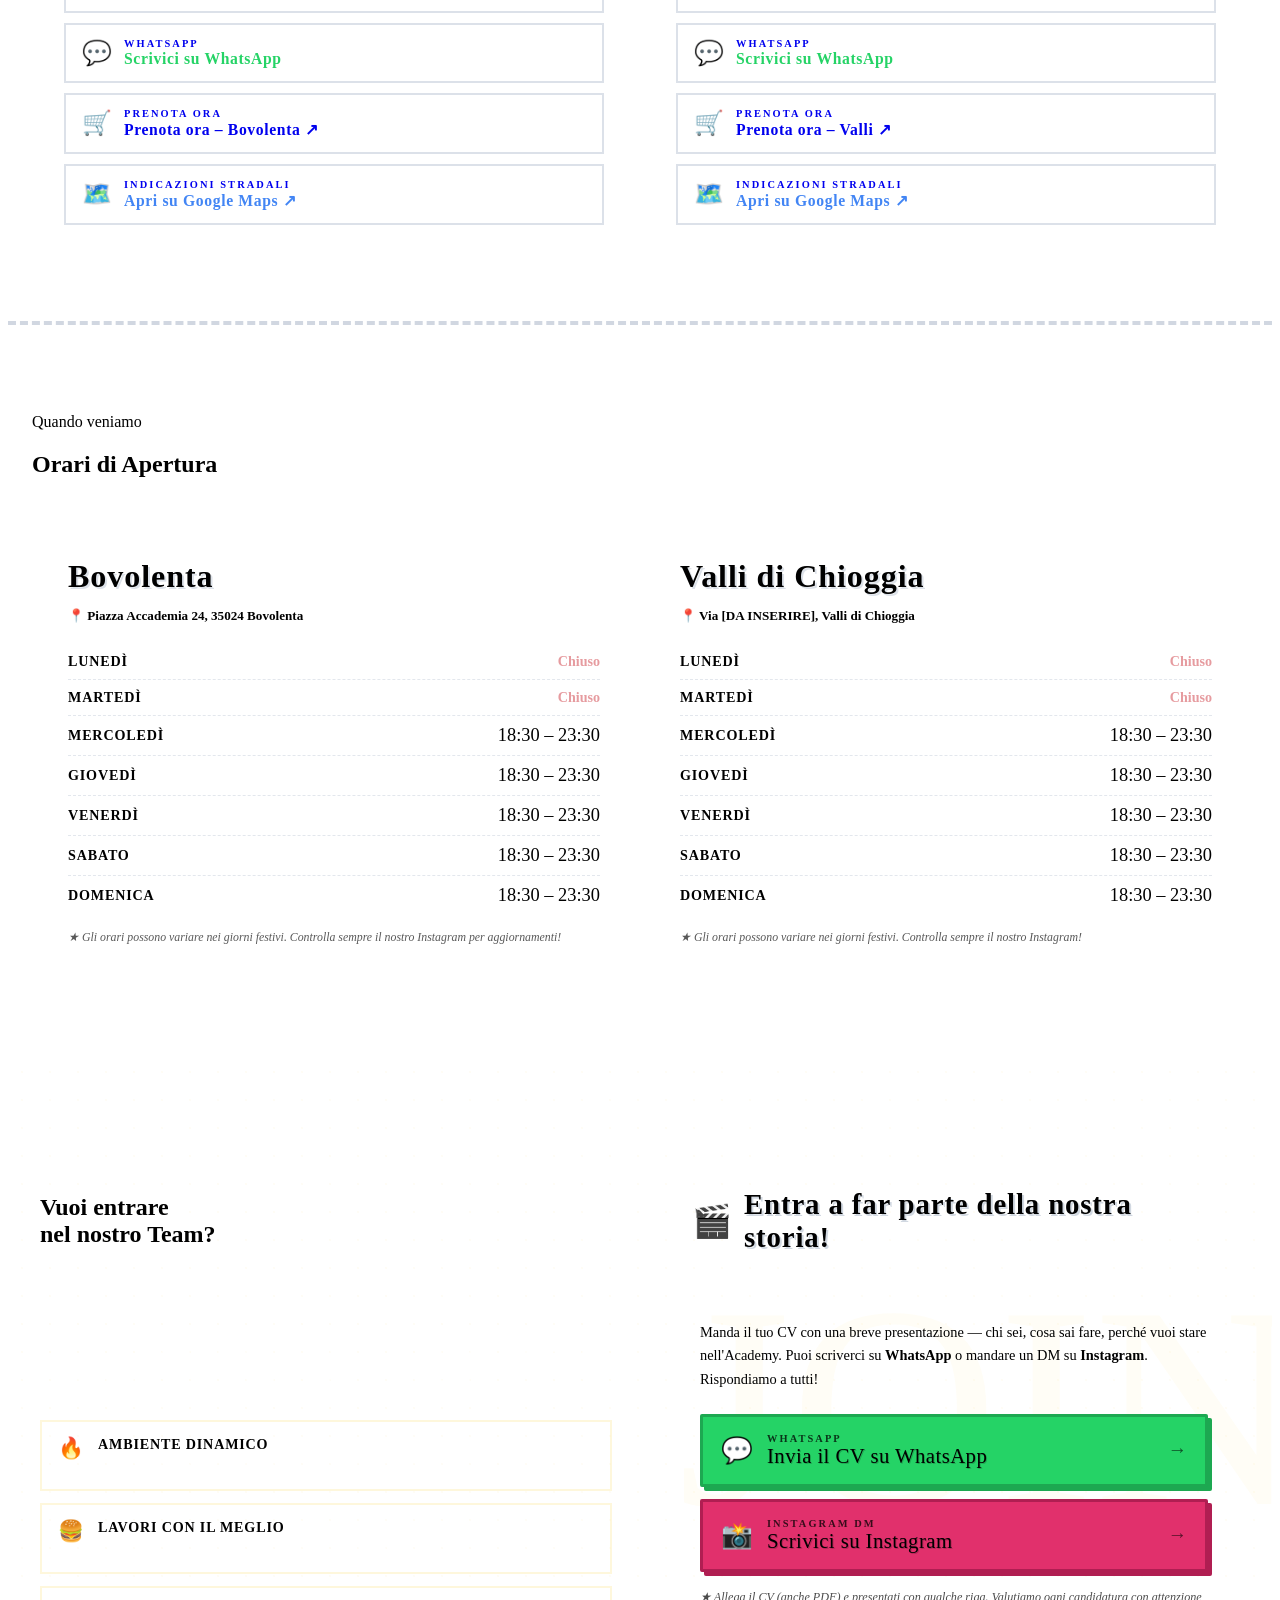
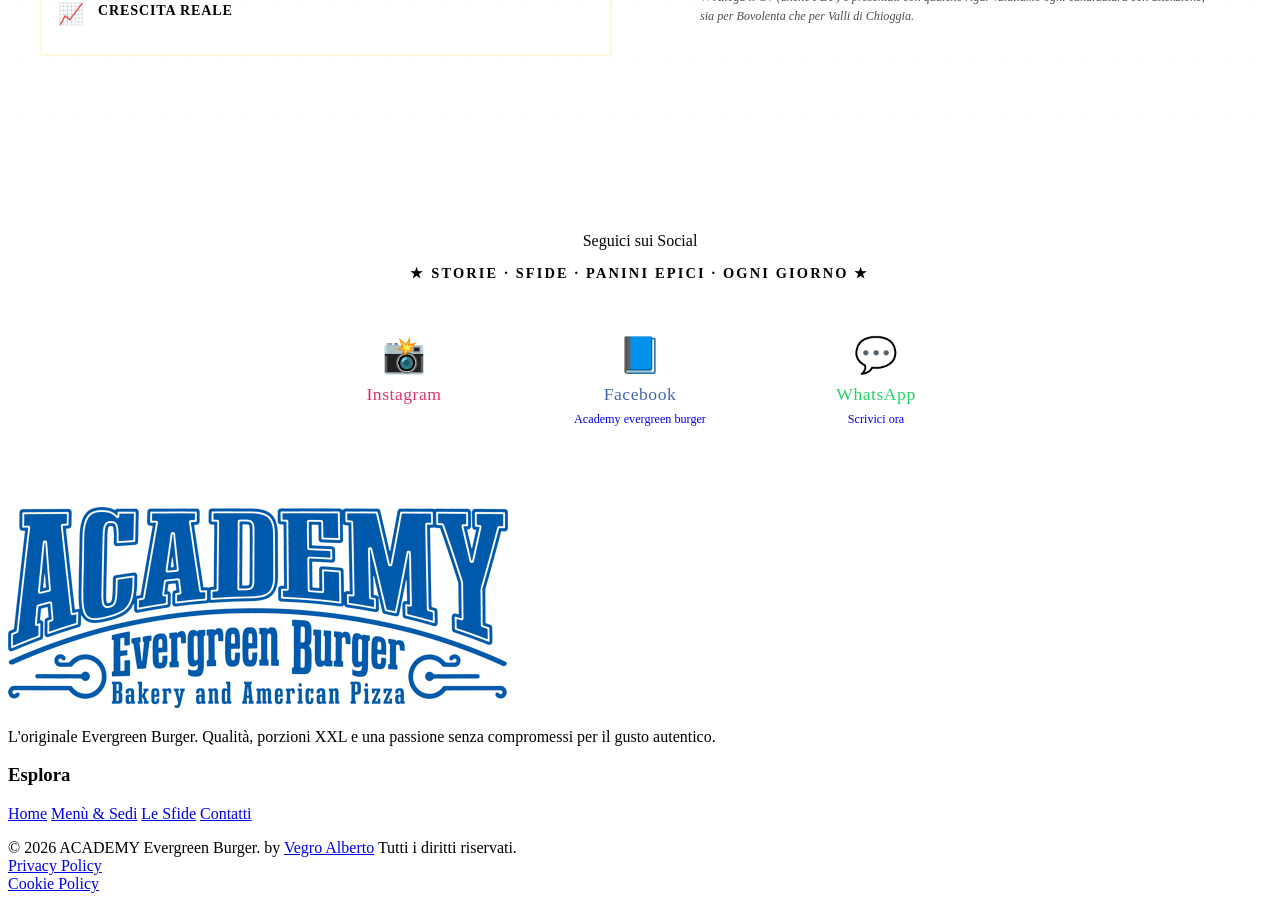
==== commit f660bb5d: "Cambia scritta pulsante da 'Ordina online' a 'Prenota ora' in contatti.html" ====
--- a/contatti.html
+++ b/contatti.html
@@ -6,7 +6,7 @@
 <title>Contatti — ACADEMY Evergreen Burger</title>
 <link rel="preconnect" href="https://fonts.googleapis.com">
 <link rel="preconnect" href="https://fonts.gstatic.com" crossorigin>
-<link href="https://fonts.googleapis.com/css2?family=Lilita+One&family=Alfa+Slab+One&family=Oswald:wght@400;500;600;700&family=Permanent+Marker&family=Barlow+Condensed:ital,wght@0,400;0,700;0,900;1,700&display=swap" rel="stylesheet">
+<link href="https://fonts.googleapis.com/css2?family=Lilita+One&family=Alfa+Slab+One&family=Oswald:wght@400;500;600;700&family=Permanent+Marker&family=Barlow+Condensed:ital,wght@0,400;0,700;0,900;1[...]
 <link rel="stylesheet" href="style.css">
 <style>
 /* ============================================================
@@ -317,10 +317,10 @@
               <span class="contact-link-icon">💬</span>
               <div><span class="contact-link-label">WhatsApp</span><span class="contact-link-value green">Scrivici su WhatsApp</span></div>
             </a>
-       
+        
             <a href="https://www.cooperto.link/e19e38" target="_blank" class="contact-link order-link">
               <span class="contact-link-icon">🛒</span>
-              <div><span class="contact-link-label">Prenota ora</span><span class="contact-link-value red">Ordina – Bovolenta ↗</span></div>
+              <div><span class="contact-link-label">Prenota ora</span><span class="contact-link-value red">Prenota ora – Bovolenta ↗</span></div>
             </a>
             <a href="https://maps.google.com/?q=Piazza+Accademia+24,+Bovolenta" target="_blank" class="contact-link maps-link">
               <span class="contact-link-icon">🗺️</span>
@@ -359,7 +359,7 @@
           
             <a href="https://www.cooperto.link/e19e38" target="_blank" class="contact-link order-link">
               <span class="contact-link-icon">🛒</span>
-              <div><span class="contact-link-label">Prenota ora</span><span class="contact-link-value red">Ordina – Valli ↗</span></div>
+              <div><span class="contact-link-label">Prenota ora</span><span class="contact-link-value red">Prenota ora – Valli ↗</span></div>
             </a>
             <!-- =====================================================
                  MAPS VALLI: Sostituisci con l'indirizzo reale nell'URL
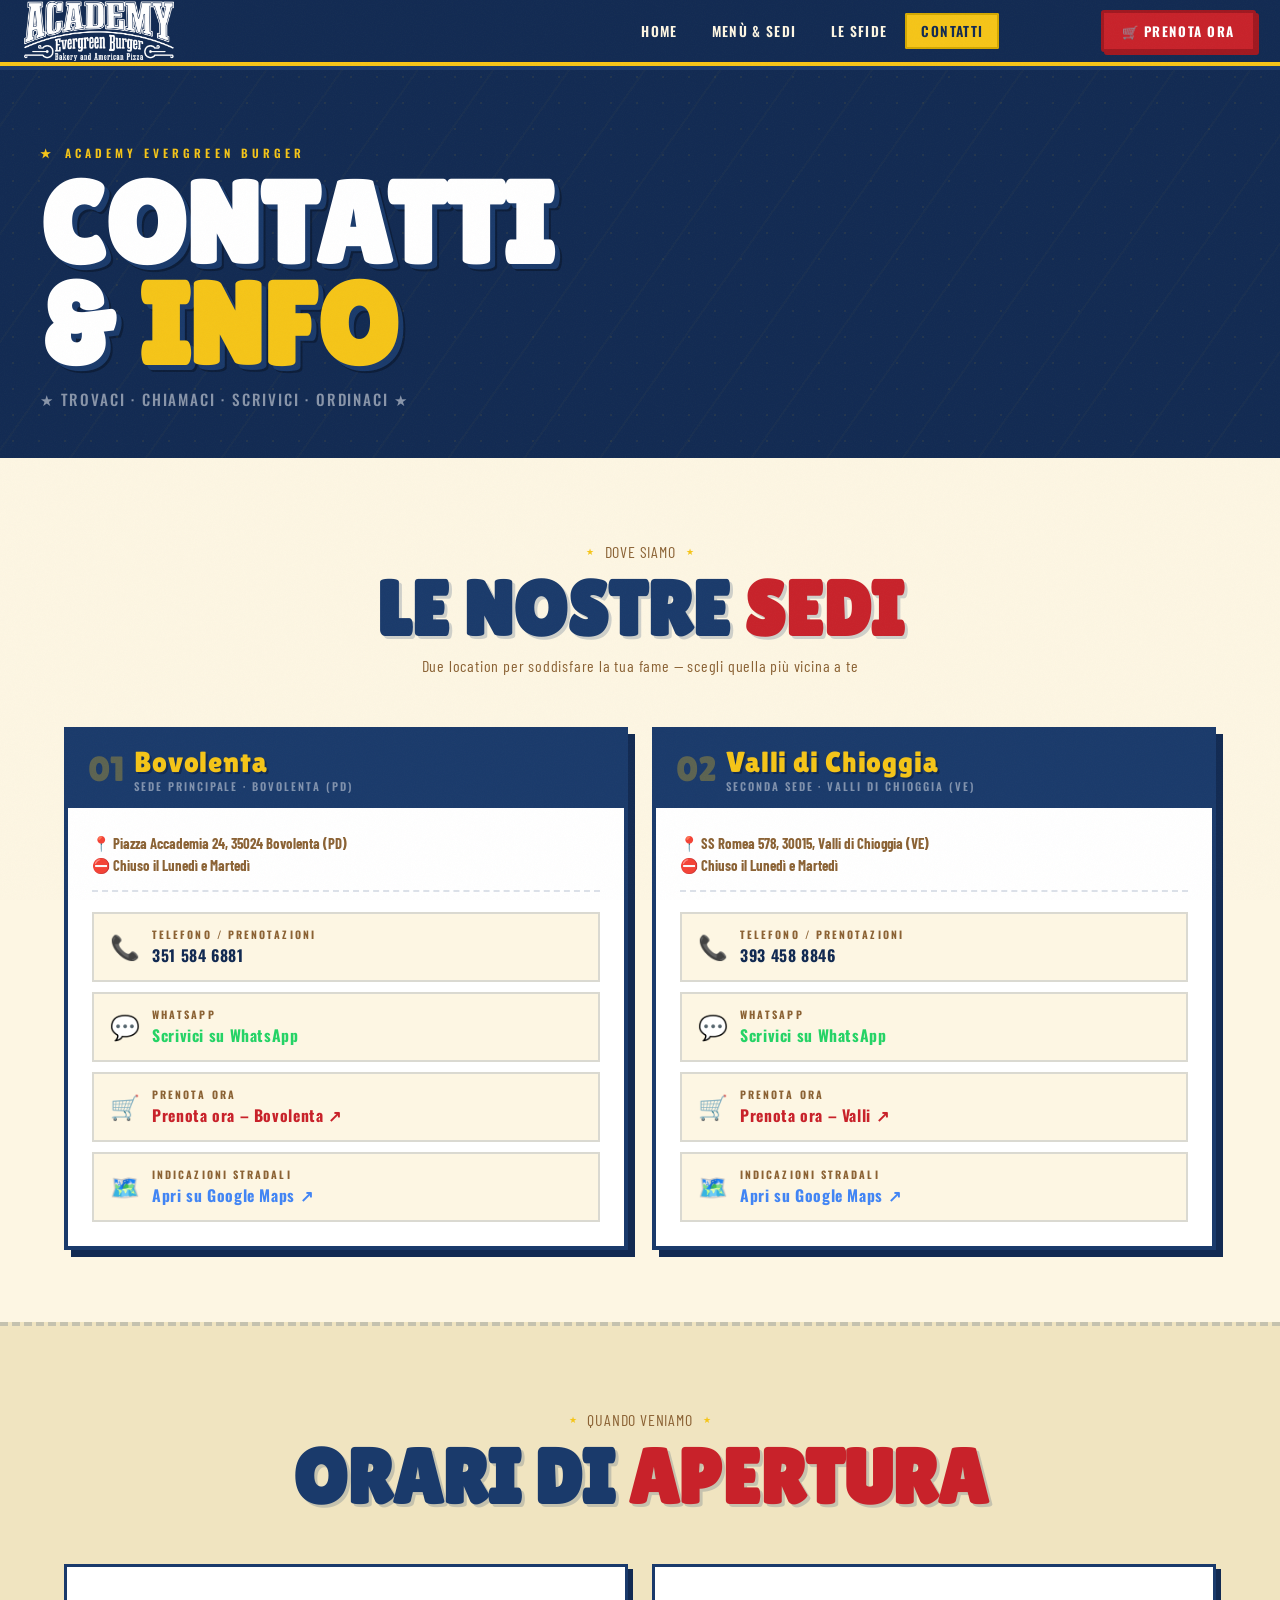
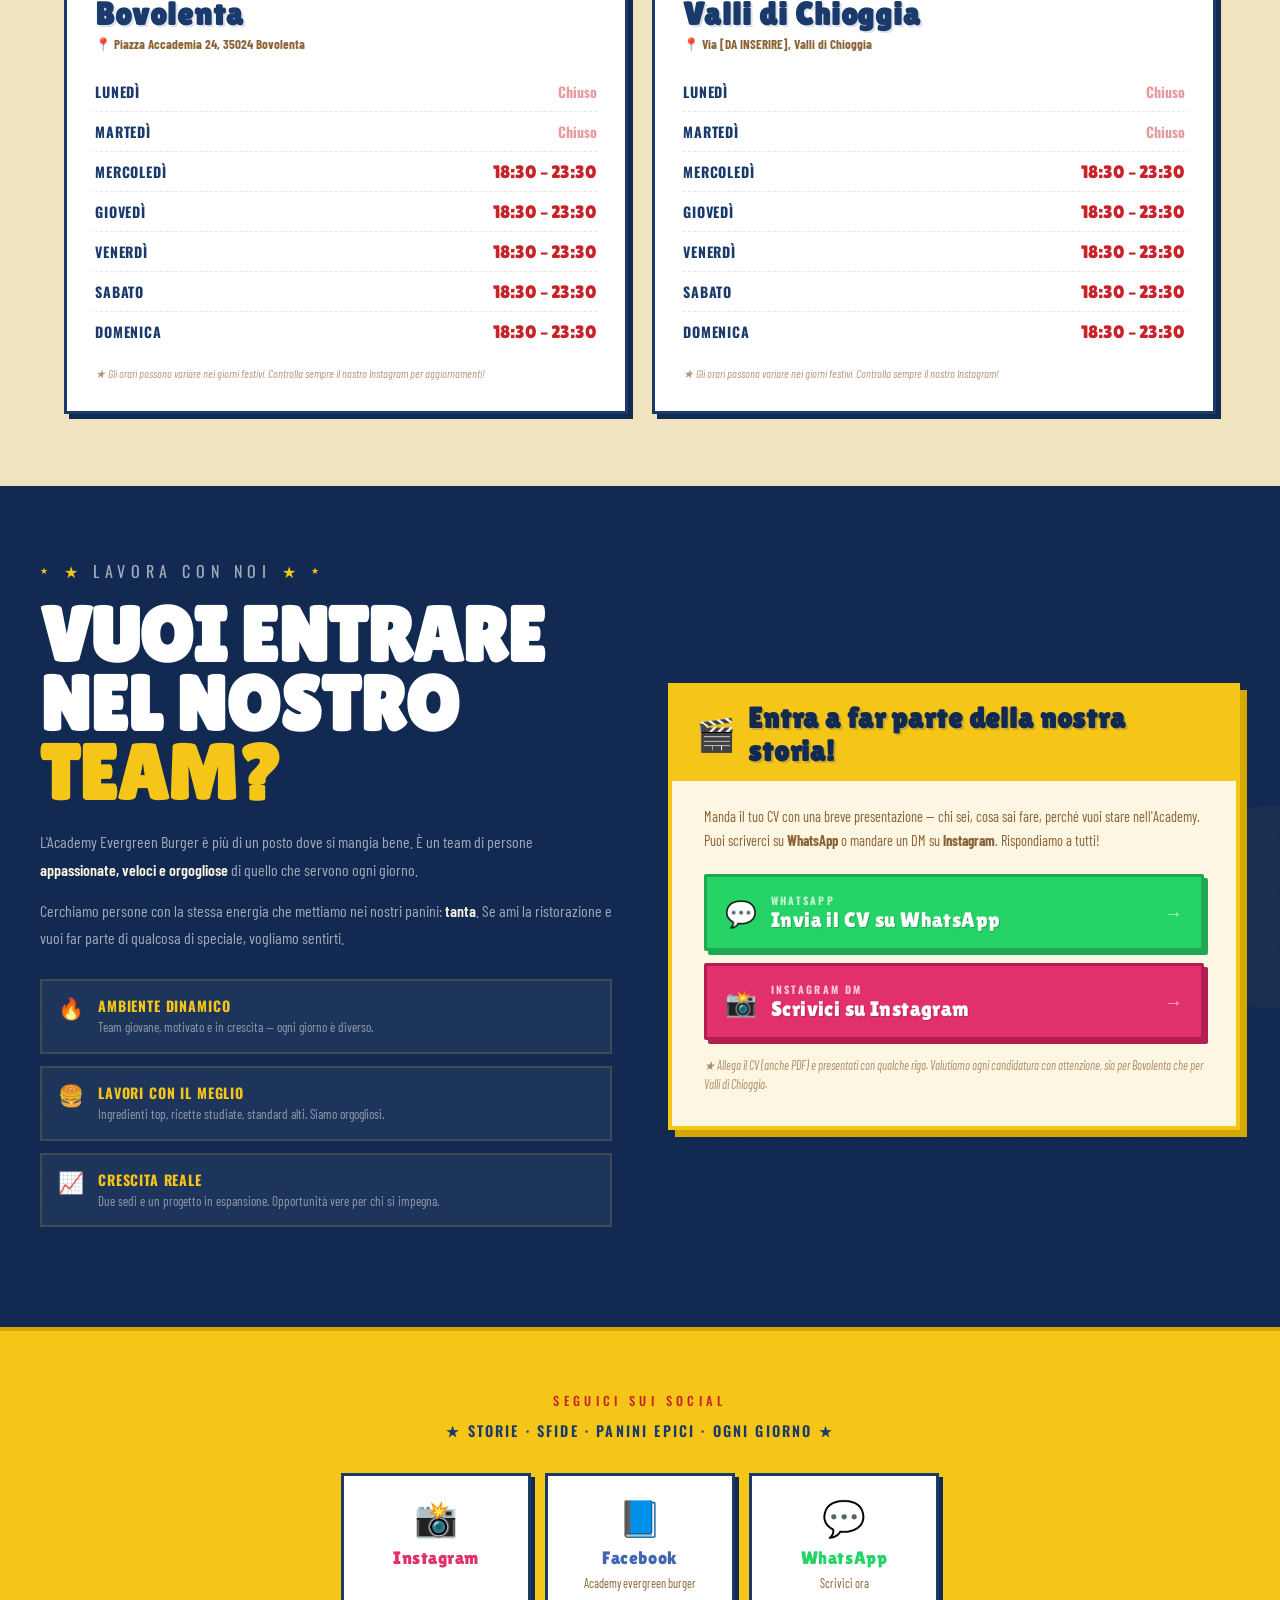
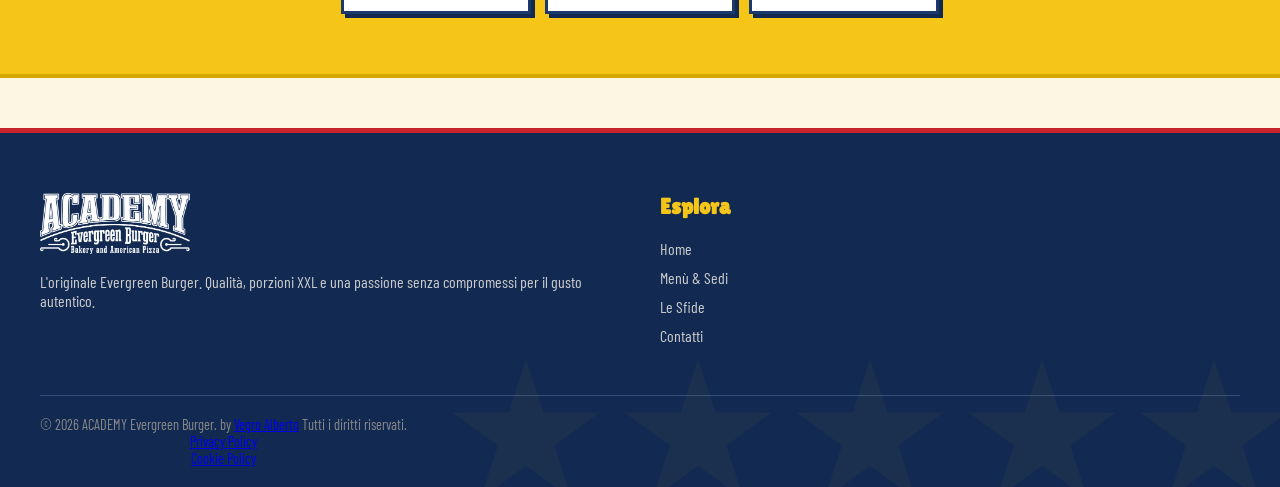
==== commit e866c7ce: "Update contatti.html" ====
--- a/contatti.html
+++ b/contatti.html
@@ -1,17 +1,23 @@
 <!DOCTYPE html>
 <html lang="it">
-<head>
-<meta charset="UTF-8">
-<meta name="viewport" content="width=device-width, initial-scale=1.0">
-<title>Contatti — ACADEMY Evergreen Burger</title>
-<link rel="preconnect" href="https://fonts.googleapis.com">
-<link rel="preconnect" href="https://fonts.gstatic.com" crossorigin>
-<link href="https://fonts.googleapis.com/css2?family=Lilita+One&family=Alfa+Slab+One&family=Oswald:wght@400;500;600;700&family=Permanent+Marker&family=Barlow+Condensed:ital,wght@0,400;0,700;0,900;1[...]
-<link rel="stylesheet" href="style.css">
-<style>
-/* ============================================================
-   CONTATTI PAGE
-   ============================================================ */
+=====<head>
+  <meta charset="UTF-8">
+  <meta name="viewport" content="width=device-width, initial-scale=1.0">
+  <title>Contatti — ACADEMY Evergreen Burger</title>
+  
+  <!-- Google Fonts Corretto -->
+  <link rel="preconnect" href="https://fonts.googleapis.com">
+  <link rel="preconnect" href="https://fonts.gstatic.com" crossorigin>
+  <link href="https://fonts.googleapis.com/css2?family=Alfa+Slab+One&family=Barlow+Condensed:ital,wght@0,400;0,700;0,900;1,400&family=Lilita+One&family=Oswald:wght@400;500;600;700&family=Permanent+Marker&display=swap" rel="stylesheet">
+  
+  <!-- Il tuo foglio di stile esterno -->
+  <link rel="stylesheet" href="style.css">
+  
+  <style>
+  /* ============================================================
+     CONTATTI PAGE
+     ============================================================ */
+     
 .page-hero {
   min-height: 36vh; display: flex; align-items: flex-end;
   padding: 80px 24px 48px; position: relative; overflow: hidden;
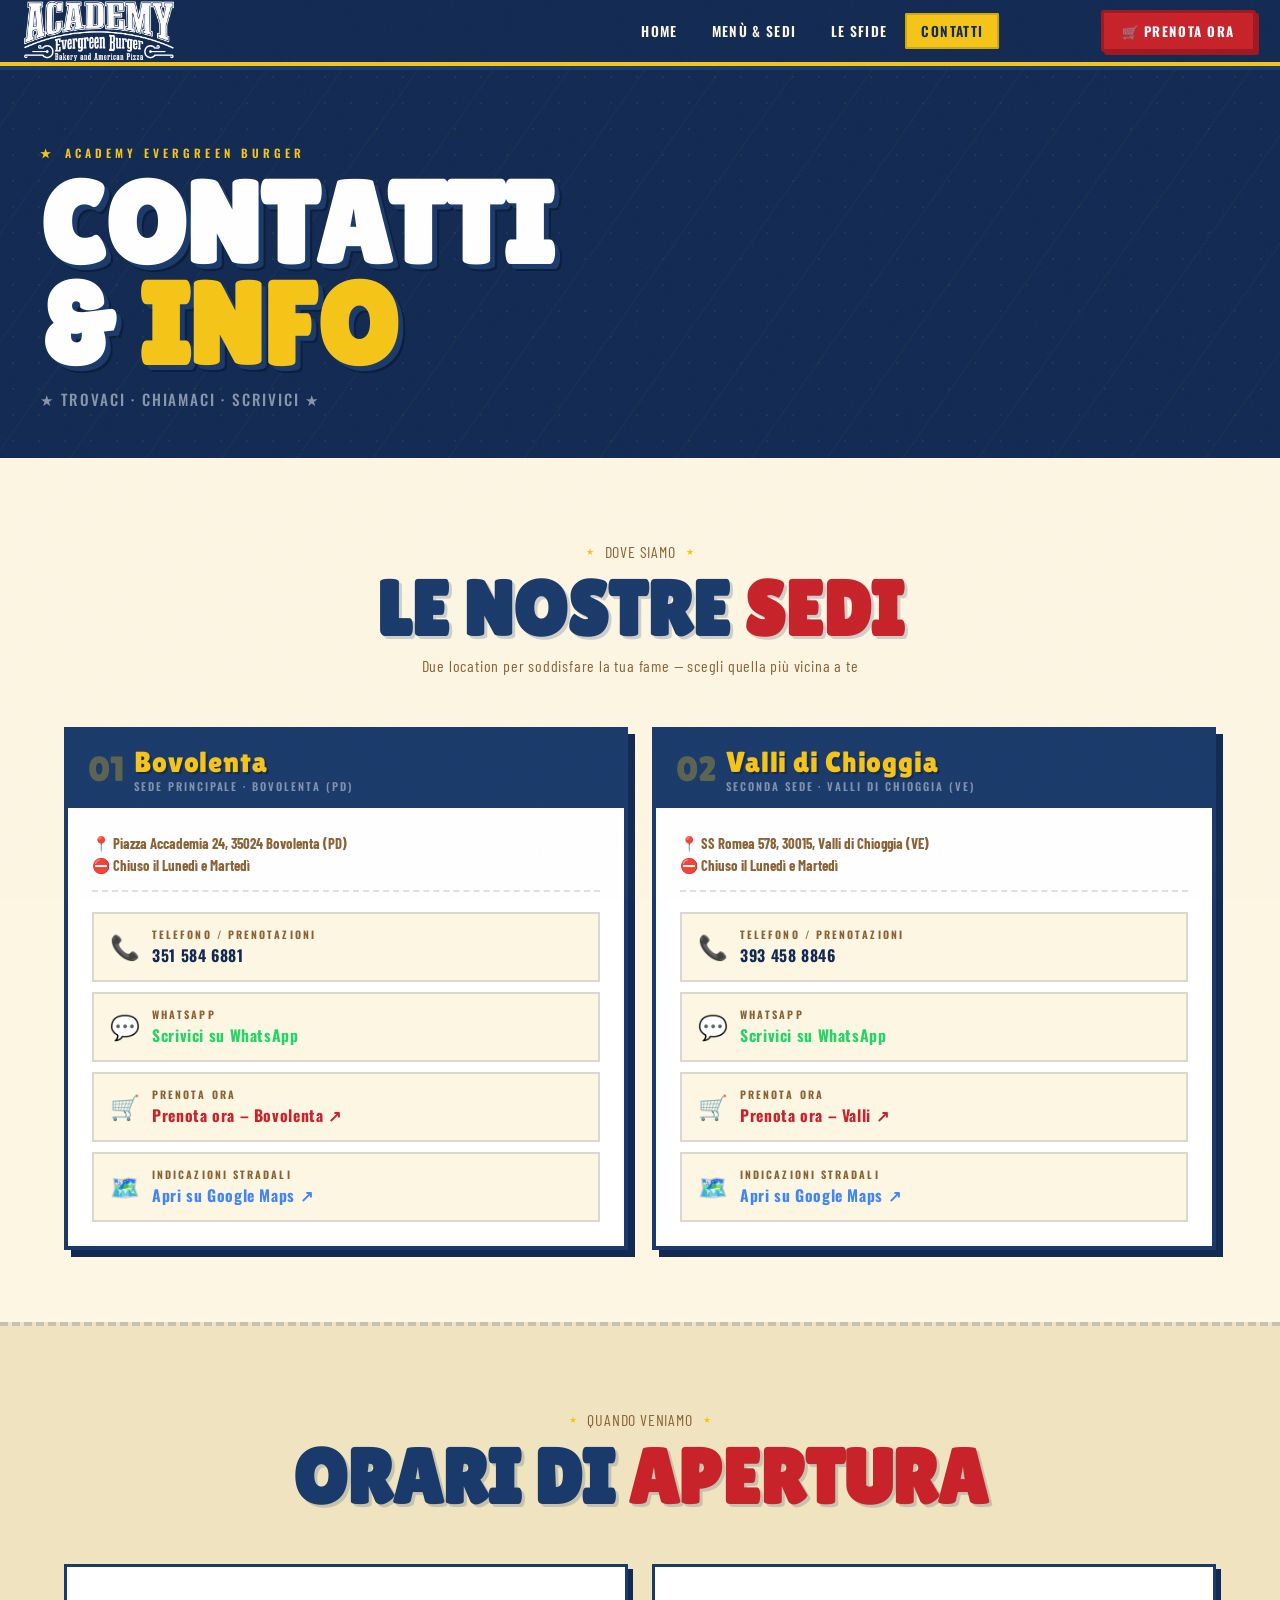
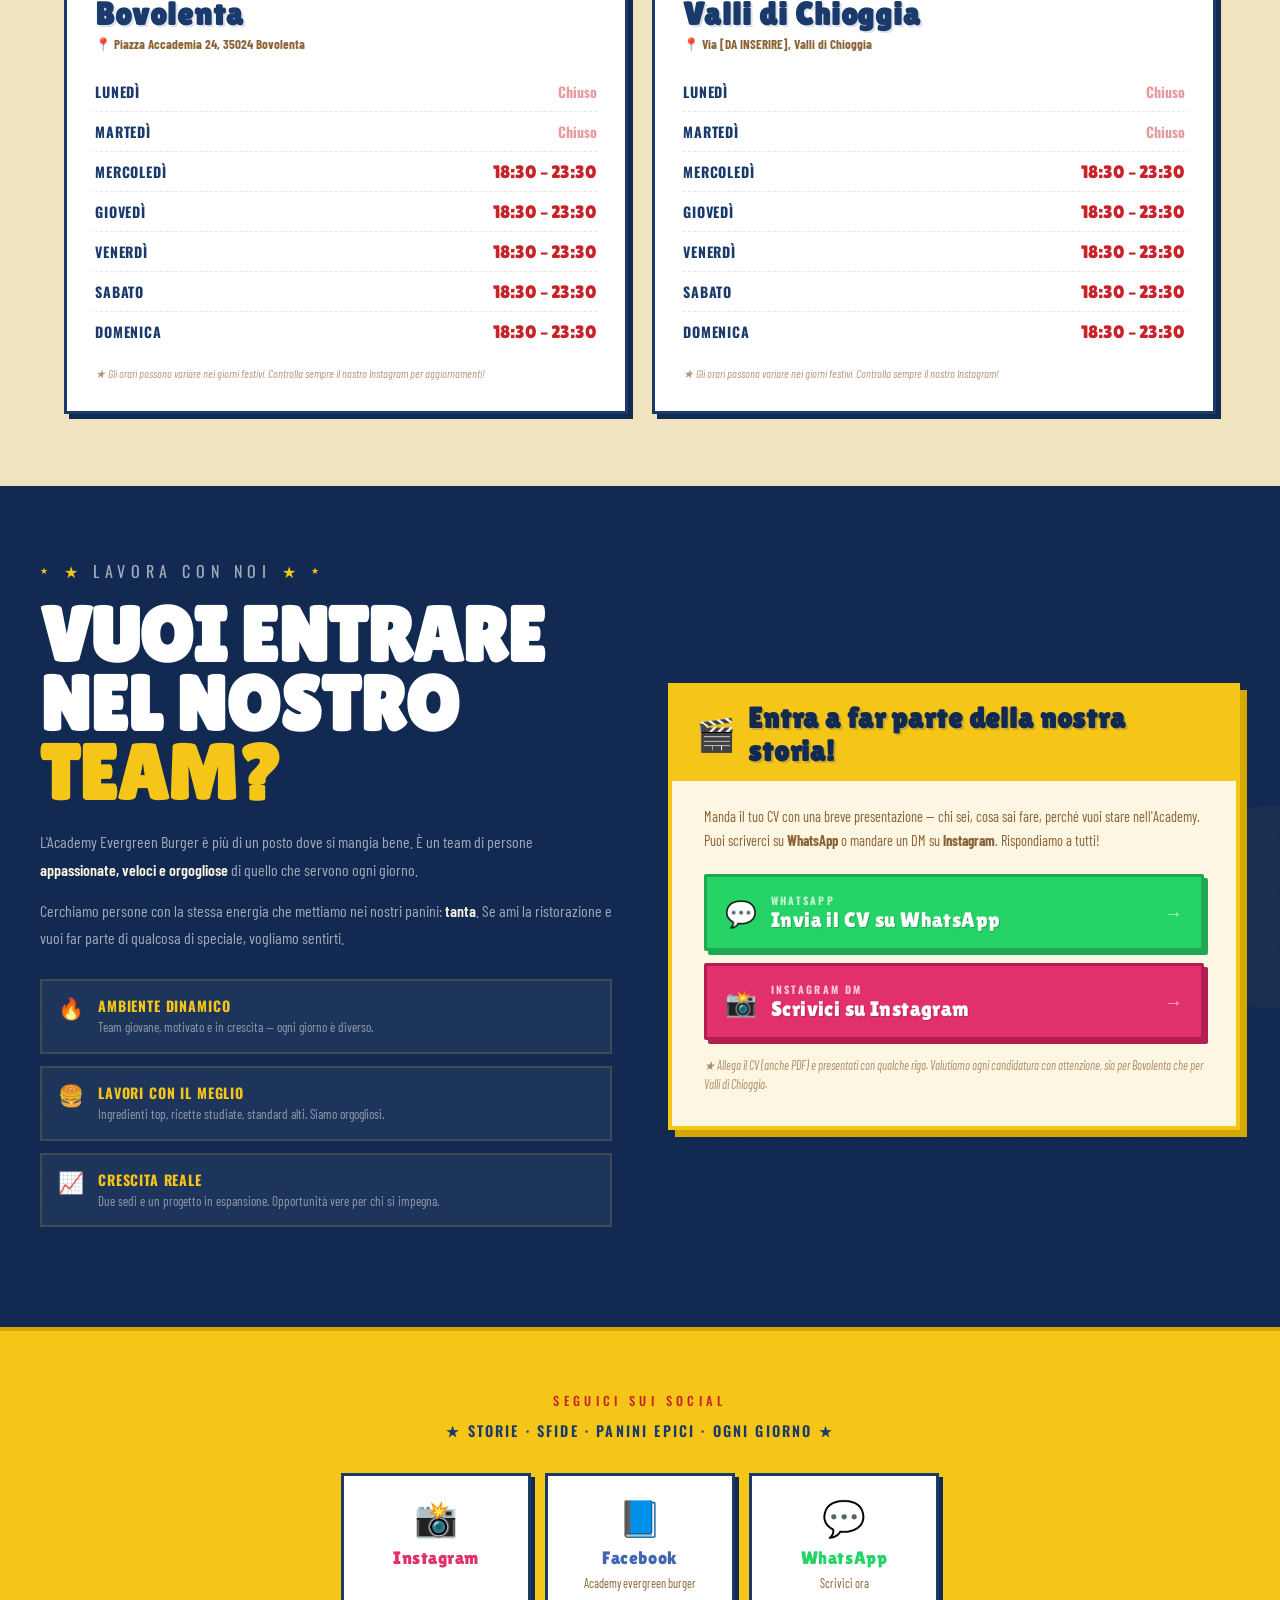
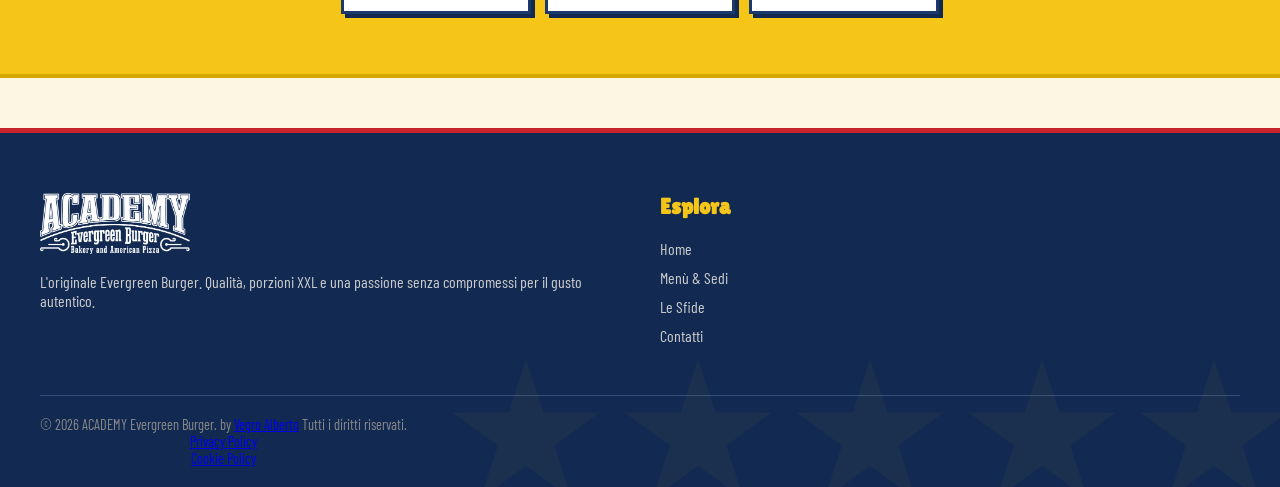
==== commit 8370de1f: "Remove 'Ordinaci' from contact subtitle" ====
--- a/contatti.html
+++ b/contatti.html
@@ -278,7 +278,7 @@
   <div class="page-hero-inner">
     <p class="page-hero-label">Academy Evergreen Burger</p>
     <h1 class="page-hero-title">Contatti<br>&amp; <span class="yellow">Info</span></h1>
-    <p class="page-hero-sub">★ Trovaci · Chiamaci · Scrivici · Ordinaci ★</p>
+    <p class="page-hero-sub">★ Trovaci · Chiamaci · Scrivici ★</p>
   </div>
 </div>
 
